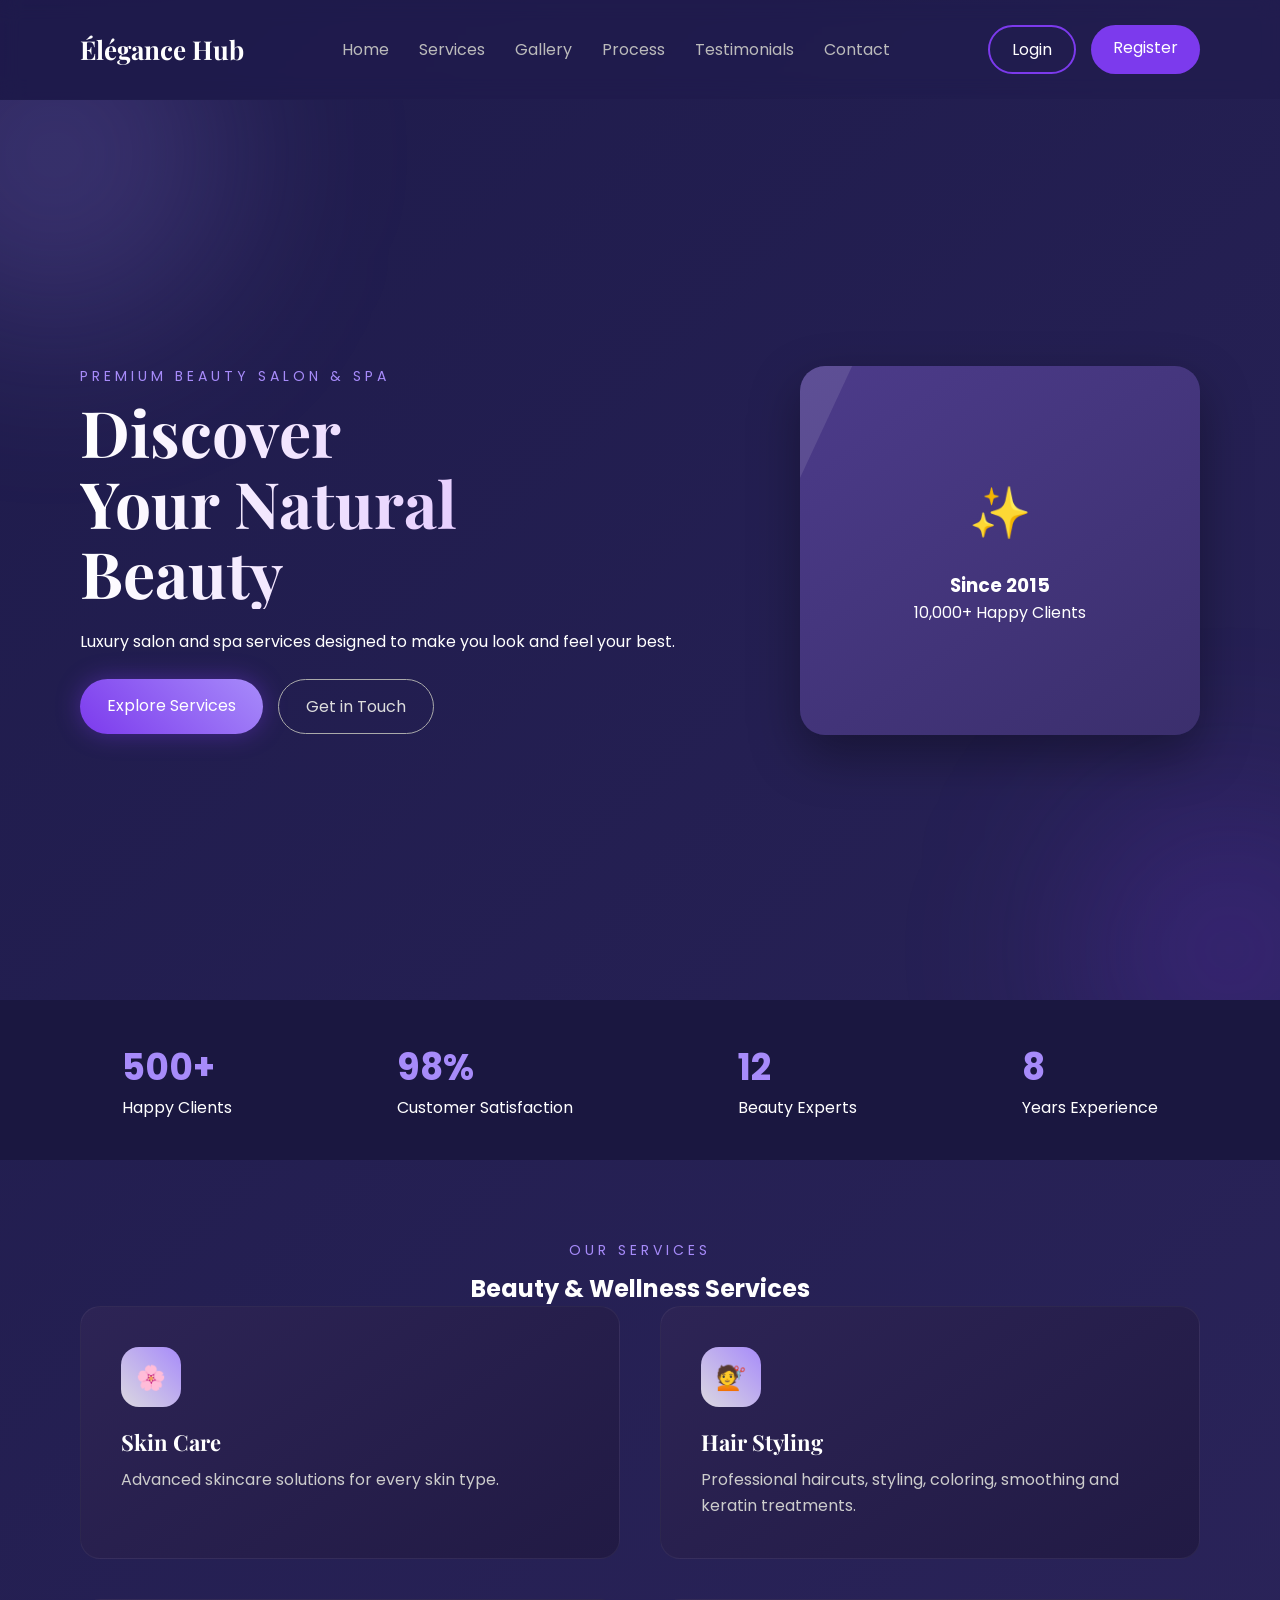
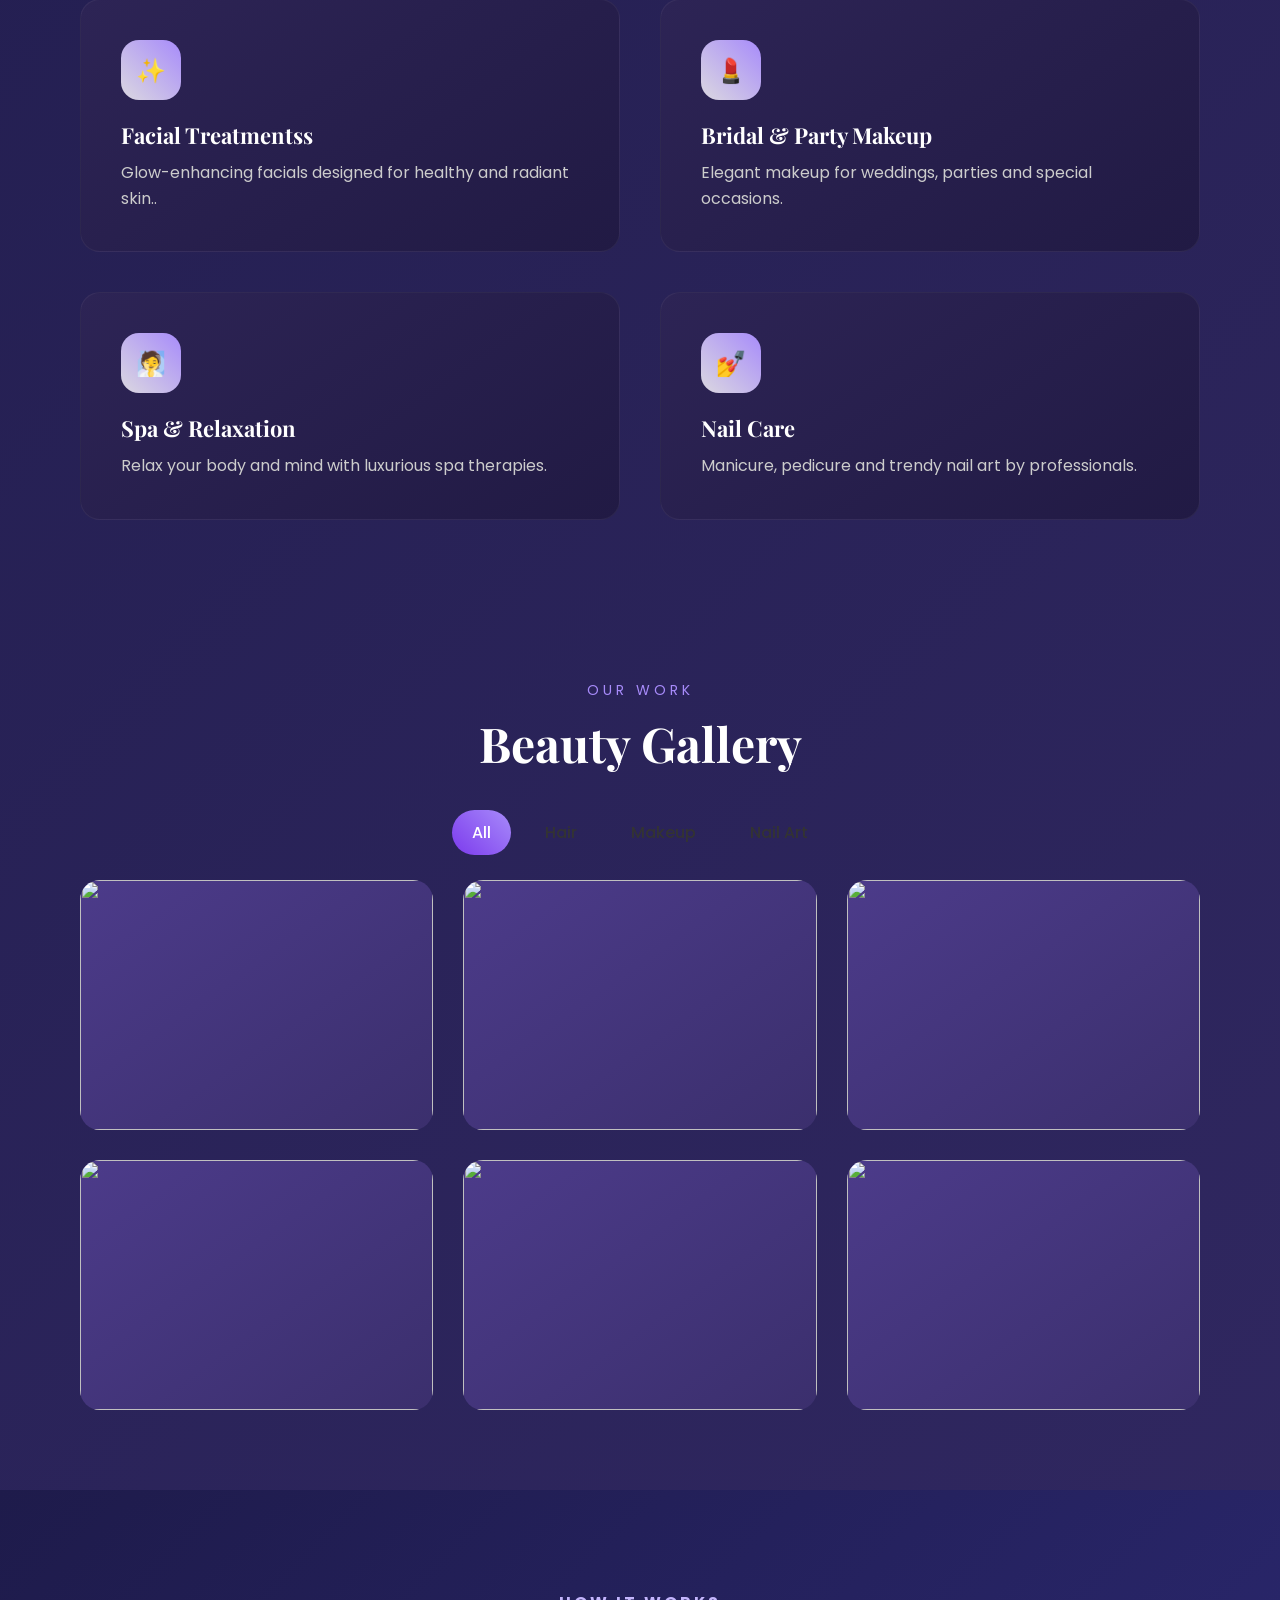
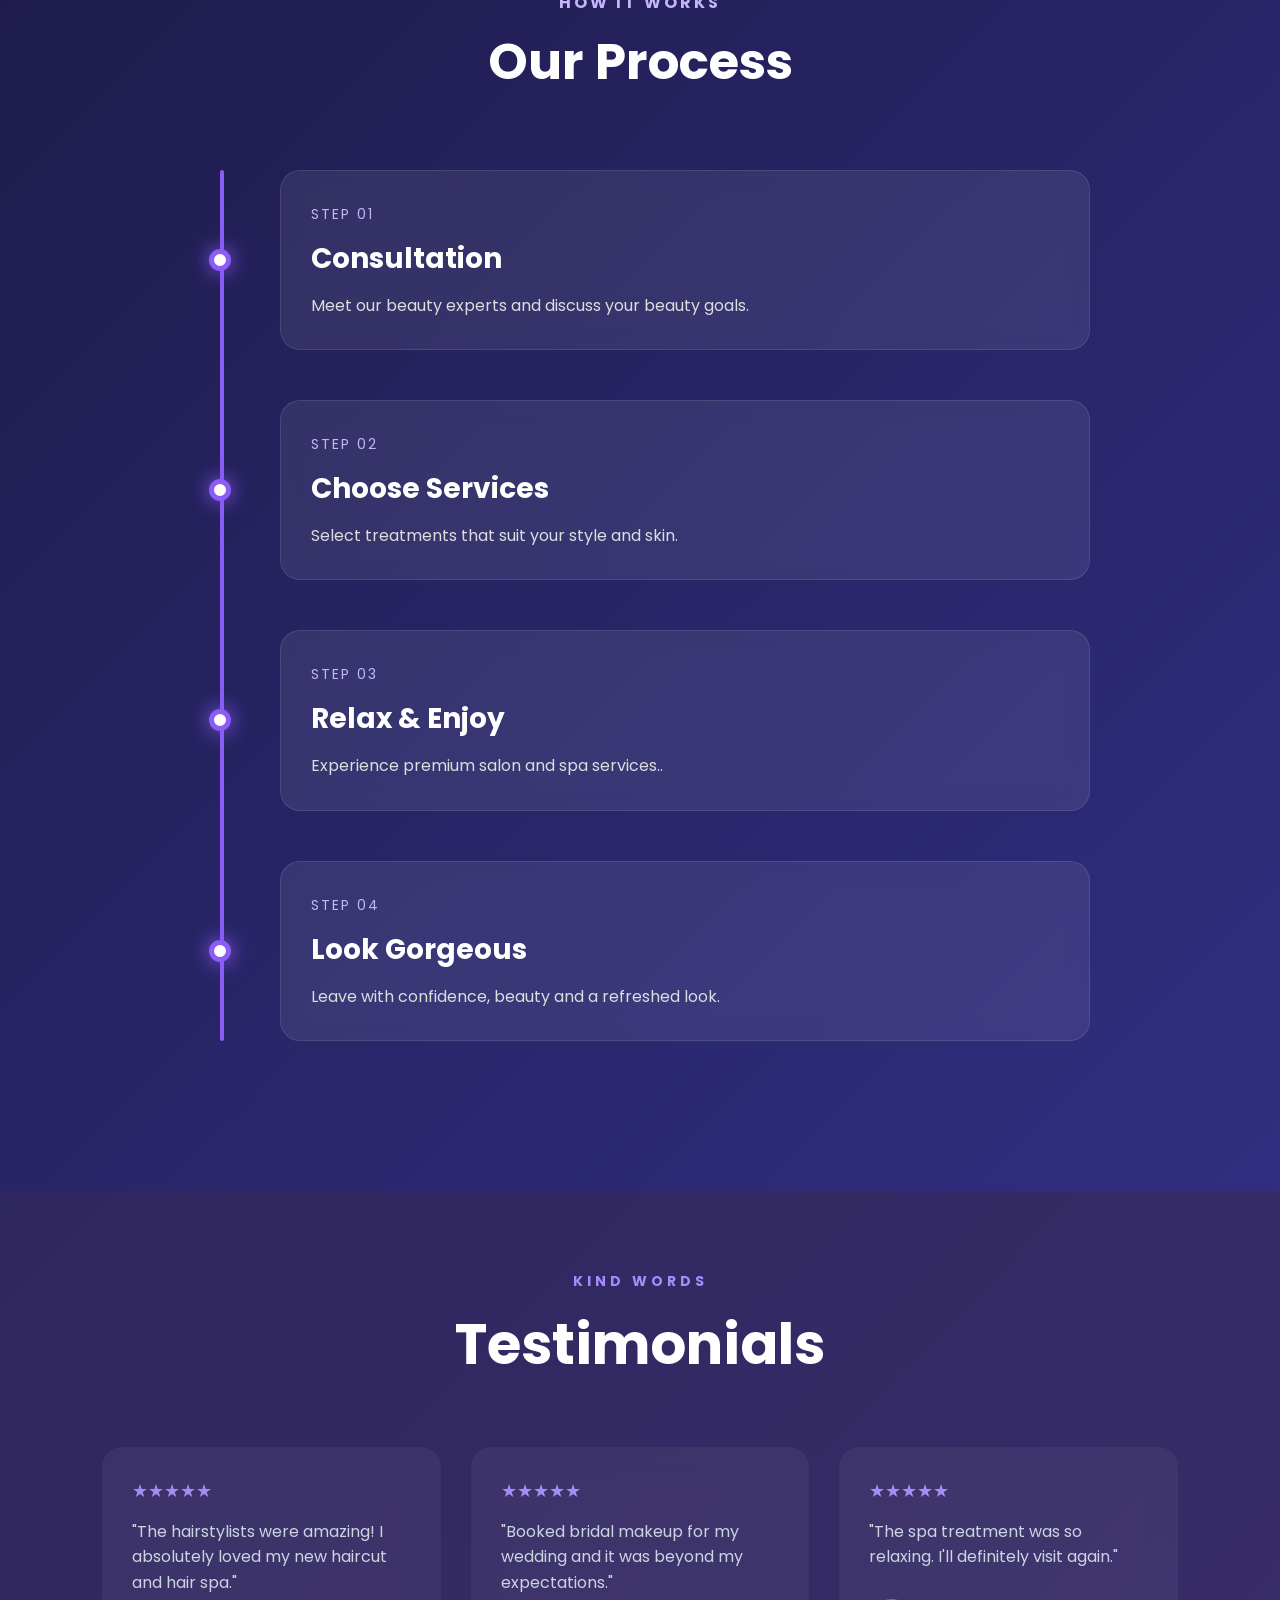
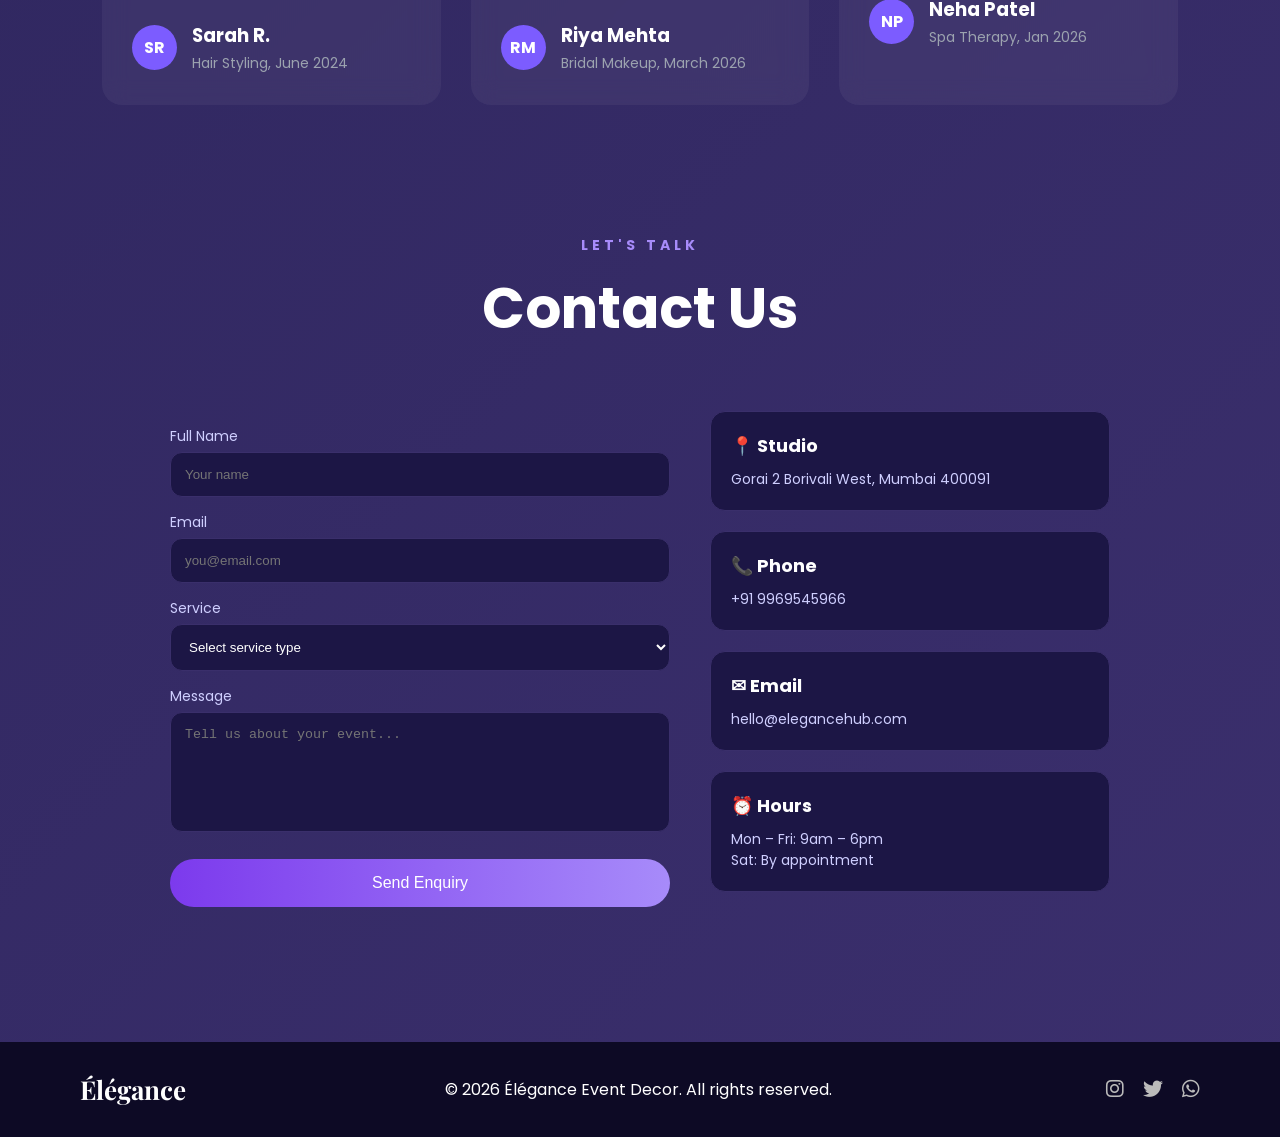
==== index.html @ ddeb302e "Add files via upload" ====
<!DOCTYPE html>
<html lang="en">
<head>
  <meta charset="UTF-8">
  <meta name="viewport" content="width=device-width, initial-scale=1.0">
  <title>Élégance</title>

  <!-- Fonts -->
  <link href="https://fonts.googleapis.com/css2?family=Playfair+Display:wght@500;700&family=Poppins:wght@300;400;500&display=swap" rel="stylesheet">
  <link rel="stylesheet" href="index.css">

  <!-- Icons -->
  <link rel="stylesheet" href="https://cdnjs.cloudflare.com/ajax/libs/font-awesome/6.5.0/css/all.min.css">
</head>

<body>


<!-- Navbar -->
<header>
  <nav class="navbar">
    <div class="logo">Élégance Hub</div>

    <ul class="nav-links">
      <li><a href="#home">Home</a></li>
      <li><a href="#services">Services</a></li>
      <li><a href="#gallery">Gallery</a></li>
      <li><a href="#process">Process</a></li>
      <li><a href="#testimonials">Testimonials</a></li>
      <li><a href="#contact">Contact</a></li>
    
    </ul>
     <div class="buttons">

      <a href="login.html" class="login-btn">Login</a>

      <a href="register.html" class="register-btn">Register</a>

    </div>
  </nav>
</header>

<!-- Hero -->
<section id="home" class="hero">
  <div class="hero-left">
    <p class="tag">PREMIUM BEAUTY SALON & SPA</p>

    <h1>
  Discover<br>
  Your Natural<br>
  Beauty
    </h1>

    <p class="desc">
     Luxury salon and spa services designed to make you look and feel your best.
    </p>
    <br>

    <div class="buttons">
      <a href="#services" class="btn primary">Explore Services</a>
      <a href="#contact" class="btn secondary">Get in Touch</a>
    </div>
  </div>

  <div class="hero-right">
    <div class="hero-card">
      <div class="hero-icon">✨</div>
      <h3>Since 2015</h3>
      <p>10,000+ Happy Clients</p>
    </div>
  </div>
</section>

<!-- Stats -->
<section class="stats">
  <div class="stat"><h2>500+</h2><p>Happy Clients</p></div>
  <div class="stat"><h2>98%</h2><p>Customer Satisfaction</p></div>
  <div class="stat"><h2>12</h2><p>Beauty Experts</p></div>
  <div class="stat"><h2>8</h2><p>Years Experience</p></div>
</section>

<!-- Services -->
<section id="services" class="services">
  <p class="tag">OUR SERVICES</p>
  <h1>Beauty & Wellness Services</h1>

  <div class="services-grid">
    <div class="service-card">
      <div class="icon">🌸</div>
      <h3>Skin Care</h3>
      <p>Advanced skincare solutions for every skin type.</p>

    </div>

    <div class="service-card">
      <div class="icon">💇</div>
      <h3>Hair Styling</h3>
      <p>Professional haircuts, styling, coloring, smoothing and keratin treatments.</p>
    </div>
    <div class="service-card">
      <div class="icon">✨</div>
      <h3>Facial Treatmentss</h3>
      <p>Glow-enhancing facials designed for healthy and radiant skin..</p>
    </div>
    <div class="service-card">
      <div class="icon">💄</div>
      <h3>Bridal & Party Makeup</h3>
      <p>Elegant makeup for weddings, parties and special occasions.</p>
    </div>
    <div class="service-card">
      <div class="icon">🧖</div>
      <h3>Spa & Relaxation</h3>
      <p>Relax your body and mind with luxurious spa therapies.</p>
    </div>
    <div class="service-card">
      <div class="icon">💅</div>
      <h3>Nail Care</h3>
      <p>Manicure, pedicure and trendy nail art by professionals.</p>
    </div>
  </div>
</section>

<!-- Gallery -->
<section id="gallery" class="gallery">
  <p class="tag">OUR WORK</p>
  <h1>Beauty Gallery</h1>

  <div class="filters">
    <a href="#" class="filter active">All</a>
    <a href="#" class="filter">Hair</a>
    <a href="#" class="filter">Makeup</a>
    <a href="#" class="filter">Nail Art</a>
  </div>

  <div class="gallery-grid">
    <div class="gallery-card"><img src="https://images.unsplash.com/photo-1562322140-8baeececf3df"></div>
    <div class="gallery-card"><img src="https://img.freepik.com/premium-photo/beauty-salon-scene-with-girl-sitting-hairdressers-chair-generative-ai_804788-181024.jpg?w=1380"></div>
    <div class="gallery-card"><img src="https://images.unsplash.com/photo-1515377905703-c4788e51af15?auto=format&fit=crop&w=600&h=600&q=80"></div>
    <div class="gallery-card"><img src="https://tse4.mm.bing.net/th/id/OIP.JOj7D_3aBjZlCSIc6PIMOgHaE8?r=0&pid=Api&P=0&h=180"></div>
    <div class="gallery-card"><img src="https://naildesigncode.com/wp-content/uploads/2018/03/Salon03.jpg"></div>
    <div class="gallery-card"><img src="https://images.unsplash.com/photo-1521590832167-7bcbfaa6381f?auto=format&fit=crop&w=600&h=600&q=80"></div>
  </div>
</section>

<!-- Process -->
<section id="process" class="process">
  <div class="container">
    <h4 class="subtitle">HOW IT WORKS</h4>
    <h1 class="title">Our Process</h1>

    <div class="timeline">

      <div class="process-step">
        <div class="left"><div class="circle"></div></div>
        <div class="process-card">
          <span>STEP 01</span>
          <h2>Consultation</h2>
          <p>Meet our beauty experts and discuss your beauty goals.</p>
        </div>
      </div>

      <div class="process-step">
        <div class="left"><div class="circle"></div></div>
        <div class="process-card">
          <span>STEP 02</span>
          <h2>Choose Services</h2>
          <p>Select treatments that suit your style and skin.</p>
        </div>
      </div>

      <div class="process-step">
        <div class="left"><div class="circle"></div></div>
        <div class="process-card">
          <span>STEP 03</span>
          <h2>Relax & Enjoy</h2>
          <p>Experience premium salon and spa services..</p>
        </div>
      </div>

      <div class="process-step">
        <div class="left"><div class="circle"></div></div>
        <div class="process-card">
          <span>STEP 04</span>
          <h2>Look Gorgeous</h2>
          <p>Leave with confidence, beauty and a refreshed look.</p>
        </div>
      </div>

    </div>
  </div>
</section>

<!-- Testimonials -->
<section id="testimonials"class="testimonials">
  <h4>KIND WORDS</h4>
  <h1>Testimonials</h1>

  <div class="testimonial-cards">

    <!-- Card 1 -->
    <div class="testimonial-card">
      <div class="stars purple">★★★★★</div>
      <p>"The hairstylists were amazing! I absolutely loved my new haircut and hair spa."</p>

      <div class="user">
        <div class="avatar">SR</div>
        <div>
          <h3>Sarah R.</h3>
          <span>Hair Styling, June 2024</span>
        </div>
      </div>
    </div>

    <!-- Card 2 -->
    <div class="testimonial-card">
      <div class="stars purple">★★★★★</div>
      <p>"Booked bridal makeup for my wedding and it was beyond my expectations."</p>

      <div class="user">
        <div class="avatar">RM</div>
        <div>
          <h3>Riya Mehta</h3>
          <span>Bridal Makeup, March 2026</span>
        </div>
      </div>
    </div>

    <!-- Card 3 -->
    <div class="testimonial-card">
      <div class="stars purple">★★★★★</div>
      <p>"The spa treatment was so relaxing. I'll definitely visit again."</p>

      <div class="user">
        <div class="avatar">NP</div>
        <div>
          <h3>Neha Patel</h3>
          <span>Spa Therapy, Jan 2026</span>
        </div>
      </div>
    </div>

  </div>
</section>

<!-- Contact -->
<section id="contact"class="contact">
   <h4>LET'S TALK</h4>
  <h1>Contact Us</h1>
  <div class="contact-container">

    <!-- LEFT FORM -->
    <div class="form-box">
      <label>Full Name</label>
      <input type="text" placeholder="Your name">

      <label>Email</label>
      <input type="email" placeholder="you@email.com">

      <label>Service</label>
      <select>
        <option>Select service type</option>
        <option>Hair styling</option>
        <option>Facial</option>
        <option>Makeup</option>
        <option>Spa</option>
        <option>Nail care</option>

      </select>

      <label>Message</label>
      <textarea placeholder="Tell us about your event..."></textarea>

      <button>Send Enquiry</button>
    </div>

    <!-- RIGHT INFO -->
    <div class="info-box">

      <div class="card">
        <h3>📍 Studio</h3>
        <p>Gorai 2 Borivali West, Mumbai 400091</p>
      </div>

      <div class="card">
        <h3>📞 Phone</h3>
        <p>+91 9969545966</p>
      </div>

      <div class="card">
        <h3>✉ Email</h3>
        <p>hello@elegancehub.com</p>
      </div>

      <div class="card">
        <h3>⏰ Hours</h3>
        <p>Mon – Fri: 9am – 6pm<br>Sat: By appointment</p>
      </div>

    </div>

  </div>

</section>

<!-- Footer -->
<footer>
    <div class="footer-content">
      <div class="logo">Élégance</div>

      <p>© 2026 Élégance Event Decor. All rights reserved.</p>

      <div class="socials">
      <a href="https://instagram.com"><i class="fab fa-instagram"></i></a>
      <a href="https://twitter.com"><i class="fab fa-twitter"></i></a>
      <a href="https://wa.me/919969545966"><i class="fab fa-whatsapp"></i></a>
      </div>
    </div>
  </footer>


</body>
</html>
---- index.css ----
* {
  margin: 0;
  padding: 0;
  box-sizing: border-box;
  transition: all 0.25s ease-in-out;
}

body {
  font-family: 'Poppins', sans-serif;
  background: linear-gradient(135deg, #1e1b4b, #3b2f6d);
  color: #fff;
  padding-top: 100px;
}

.navbar {
  position: fixed;
  top: 0;
  width: 100%;
  z-index: 1000;

  display: flex;
  justify-content: space-between;
  align-items: center;
  padding: 25px 80px;

  background: rgba(30, 27, 75, 0.4);
  backdrop-filter: blur(10px);
}

.logo {
  font-size: 26px;
  font-family: 'Playfair Display', serif;
  font-weight: bold;
}

.nav-links {
  display: flex;
  list-style: none;
  gap: 30px;
}

.nav-links a {
  text-decoration: none;
  color: #bbb;
  position: relative;
}

.nav-links a:hover,
.nav-links a.active {
  color: #fff;
}

.nav-links a::after {
  content: "";
  position: absolute;
  width: 0%;
  height: 2px;
  background: #a78bfa;
  left: 0;
  bottom: -5px;
  transition: 0.3s;
}

.nav-links a:hover::after,
.nav-links a.active::after {
  width: 100%;
}

.buttons{

    display:flex;
    gap:15px;

}

.login-btn{

    text-decoration:none;
    color:white;
    border:2px solid #7c3aed;
    padding:10px 22px;
    border-radius:25px;
    transition:.3s;

}

.login-btn:hover{

    background:#7c3aed;
    color:white;

}

.register-btn{
    text-decoration:none;
    background:#7c3aed;
    color:white;
    padding:10px 22px;
    border-radius:25px;
    transition:.3s;

}

.register-btn:hover{
    background:rgba(30, 27, 75, 0.4);
    border:2px solid #7c3aed;

}

/* ================= HERO ================= */
/* HERO SECTION */
.hero {
  display: flex;
  justify-content: space-between;
  align-items: center;
  padding: 80px;
  min-height: 100vh;
  position: relative;
  overflow: hidden;
}


/* Animated background glow */
.hero::before,
.hero::after {
  content: "";
  position: absolute;
  border-radius: 50%;
  filter: blur(90px);
  z-index: -1;
}

.hero::before {
  width: 350px;
  height: 350px;
  background: rgba(167, 139, 250, 0.2);
  top: -120px;
  left: -120px;
  animation: blobMove 10s ease-in-out infinite;
}

.hero::after {
  width: 300px;
  height: 300px;
  background: rgba(124, 58, 237, 0.2);
  bottom: -100px;
  right: -100px;
  animation: blobMove 12s ease-in-out infinite reverse;
}

/* Left content animation */
.hero-left > * {
  opacity: 0;
  animation: fadeUp 1s ease forwards;
}

.tag {
  animation-delay: 0.2s;
}

.hero h1 {
  font-size: 64px;
  font-family: 'Playfair Display', serif;
  margin-bottom: 20px;
  line-height: 1.1;
  animation-delay: 0.4s;

  /* Animated gradient text */
  background: linear-gradient(
    90deg,
    #ffffff,
    #d8b4fe,
    #a78bfa,
    #ffffff
  );
  background-size: 300% auto;
  background-clip: text;
  -webkit-text-fill-color: transparent;
  animation:
    fadeUp 1s ease forwards,
    shine 5s linear infinite;
}

.desc {
  animation-delay: 0.6s;
}

.buttons {
  animation-delay: 0.8s;
}

/* Hero card */
.hero-right {
  opacity: 0;
  animation: slideIn 1.2s ease forwards;
  animation-delay: 0.5s;
}

.hero-card {
  background: linear-gradient(145deg, #4c3b8a, #3b2f6d);
  padding: 110px;
  border-radius: 25px;
  text-align: center;
  width: 400px;
  position: relative;
  overflow: hidden;
  animation: floatCard 4s ease-in-out infinite;
  box-shadow: 0 20px 50px rgba(0, 0, 0, 0.35);
  transition: all 0.4s ease;
}

.hero-card:hover {
  transform: translateY(-15px) scale(1.03);
  box-shadow: 0 30px 60px rgba(124, 58, 237, 0.4);
}

/* Shiny card effect */
.hero-card::before {
  content: "";
  position: absolute;
  top: -150%;
  left: -50%;
  width: 60%;
  height: 300%;
  background: rgba(255, 255, 255, 0.1);
  transform: rotate(25deg);
  animation: shineCard 5s linear infinite;
}

/* Icon animation */
.hero-icon {
  font-size: 50px;
  margin-bottom: 20px;
  animation: pulse 2s ease-in-out infinite;
}

/* Buttons */
.btn {
  
  padding: 14px 27px;
  border-radius: 30px;
  text-decoration: none;
  transition: all 0.4s ease;
}

.primary {
  background: linear-gradient(45deg, #7c3aed, #a78bfa);
  color: white;
  box-shadow: 0 0 25px rgba(124, 58, 237, 0.4);
}

.primary:hover {
  transform: translateY(-5px);
  box-shadow: 0 0 40px rgba(167, 139, 250, 0.8);
}

.secondary {
  border: 1px solid #aaa;
  color: #ddd;
}

.secondary:hover {
  background: rgba(255, 255, 255, 0.08);
  transform: translateY(-5px);
}

/* Stats section */
.stats {
  display: flex;
  justify-content: space-around;
  padding: 40px;
  background: #1a1740;
}

.stat {
  transition: transform 0.4s ease;
}

.stat:hover {
  transform: translateY(-10px);
}

.stat h2 {
  color: #a78bfa;
  font-size: 36px;
  animation: pulseText 3s infinite;
}

/* KEYFRAMES */

@keyframes fadeUp {
  from {
    opacity: 0;
    transform: translateY(40px);
  }

  to {
    opacity: 1;
    transform: translateY(0);
  }
}

@keyframes slideIn {
  from {
    opacity: 0;
    transform: translateX(80px);
  }

  to {
    opacity: 1;
    transform: translateX(0);
  }
}

@keyframes floatCard {
  0%, 100% {
    transform: translateY(0);
  }

  50% {
    transform: translateY(-15px);
  }
}

@keyframes pulse {
  0%, 100% {
    transform: scale(1);
  }

  50% {
    transform: scale(1.15);
  }
}

@keyframes blobMove {
  0%, 100% {
    transform: translate(0, 0);
  }

  50% {
    transform: translate(40px, 30px);
  }
}

@keyframes shine {
  to {
    background-position: 300% center;
  }
}

@keyframes shineCard {
  from {
    left: -80%;
  }

  to {
    left: 150%;
  }
}

@keyframes pulseText {
  0%, 100% {
    text-shadow: 0 0 0 rgba(167, 139, 250, 0);
  }

  50% {
    text-shadow: 0 0 20px rgba(167, 139, 250, 0.8);
  }
}
@media (max-width: 768px) {
  .hero {
    flex-direction: column;
    text-align: center;
    padding: 40px 20px;
    gap: 40px;
  }

  .hero h1 {
    font-size: 42px;
  }

  .buttons {
    justify-content: center;
    flex-wrap: wrap;
  }

  .hero-card {
    width: 100%;
    max-width: 320px;
    padding: 60px 40px;
  }

  .stats {
    flex-wrap: wrap;
    gap: 30px;
  }
}

/* ================= SERVICES ================= */
.services {
  padding: 80px;
  text-align: center;
}

.tag {
  letter-spacing: 4px;
  color: #a78bfa;
  font-size: 14px;
  margin-bottom: 10px;
}

.service h1 {
  font-size: 48px;
  font-family: 'Playfair Display', serif;
  margin-bottom: 60px;
}

/* Grid */
.services-grid {
  display: grid;
  grid-template-columns: repeat(2, 1fr);
  gap: 40px;
}

/* Cards */
.service-card {
  background: linear-gradient(145deg, #2d2455, #211a44);
  padding: 40px;
  border-radius: 20px;
  text-align: left;
  transition: 0.4s;
  border: 1px solid rgba(255,255,255,0.05);
}

.service-card:hover {
  transform: translateY(-10px);
  box-shadow: 0 15px 30px rgba(0,0,0,0.4);
}

/* Icon */
.icon {
  background: linear-gradient(45deg, #dbd8e0, #a78bfa);
  width: 60px;
  height: 60px;
  display: flex;
  align-items: center;
  justify-content: center;
  border-radius: 18px;
  font-size: 24px;
  margin-bottom: 20px;
}

/* Text */
.service-card h3 {
  font-size: 22px;
  margin-bottom: 10px;
  font-family: 'Playfair Display', serif;
}

.service-card p {
  color: #ccc;
  line-height: 1.6;
}


/* ================= GALLERY ================= */
.gallery {
  padding: 80px;
  text-align: center;
}

.gallery h1 {
  font-size: 48px;
  font-family: 'Playfair Display', serif;
  margin-bottom: 30px;
}

/* Filters */
.filters {
  text-align: center;
  margin: 20px 0;
}

.filter {
  display: inline-block;
  padding: 10px 20px;
  margin: 5px;
  border-radius: 25px;
  background: transparent;
  text-decoration: none;
  color: #333;
  font-weight: 500;
  transition: 0.3s;
}

.filter:hover,
.filter.active {
   background: linear-gradient(45deg, #7c3aed, #a78bfa);
  color: #fff;
}

/* Grid */
.gallery-grid {
  display: grid;
  grid-template-columns: repeat(3, 1fr);
  gap: 30px;
}

/* Cards */
.gallery-card {
  height: 250px;
  border-radius: 20px;
  background: linear-gradient(145deg, #4c3b8a, #3b2f6d);
  display: flex;
  flex-direction: column;
  align-items: center;
  justify-content: center;
  transition: 0.4s;
  position: relative;
  overflow: hidden;
}
.gallery-card img {
  width: 100%;
  height: 100%;
  object-fit: cover; /* IMPORTANT: keeps image perfect */
  display: block;
  transition: 0.4s;
}

/* Hover zoom effect */
.gallery-card:hover img {
  transform: scale(1.1);
}
/* Hover effect */
.gallery-card:hover {
  transform: scale(1.05);
  box-shadow: 0 15px 40px rgba(0,0,0,0.4);
}

/* Emoji */
.emoji {
  font-size: 40px;
  margin-bottom: 10px;
}

/* Text */
.gallery-card p {
  font-size: 16px;
  opacity: 0;
  transition: 0.3s;
}

/* Show text on hover */
.gallery-card:hover p {
  opacity: 1;
}

/* Overlay glow effect */
.gallery-card::before {
  content: "";
  position: absolute;
  width: 200%;
  height: 200%;
  background: radial-gradient(circle, rgba(255,255,255,0.1), transparent);
  top: -50%;
  left: -50%;
  opacity: 0;
  transition: 0.5s;
}

.gallery-card:hover::before {
  opacity: 1;
}



/* ================= PROCESS ================= */
/* PROCESS SECTION */
.process {
  width: 100%;
  padding: 100px 20px;
  background: linear-gradient(135deg, #1e1b4b, #312e81);
  color: #fff;
  font-family: 'Poppins', sans-serif;
}

.container {
  max-width: 1200px;
  margin: auto;
}

.subtitle {
  text-align: center;
  color: #c4b5fd;
  letter-spacing: 3px;
  margin-bottom: 10px;
}

.title {
  text-align: center;
  font-size: 50px;
  margin-bottom: 70px;
}

/* TIMELINE */
.timeline {
  position: relative;
  max-width: 900px;
  margin: auto;
}

/* Vertical Line */
.timeline::before {
  content: "";
  position: absolute;
  left: 30px;
  top: 0;
  width: 4px;
  height: 100%;
  background: #8b5cf6;
  border-radius: 10px;
}

/* STEP */
.process-step {
  display: flex;
  align-items: center;
  margin-bottom: 50px;
  position: relative;
}

/* LEFT SIDE */
.left {
  width: 60px;
  display: flex;
  justify-content: center;
  position: relative;
  z-index: 2;
}

/* CIRCLE */
.circle {
  width: 22px;
  height: 22px;
  background: #fff;
  border: 5px solid #8b5cf6;
  border-radius: 50%;
  box-shadow: 0 0 20px #8b5cf6;
}

/* CARD */
.process-card {
  flex: 1;
  background: rgba(255,255,255,0.08);
  padding: 30px;
  border-radius: 20px;
  backdrop-filter: blur(10px);
  margin-left: 30px;
  border: 1px solid rgba(255,255,255,0.1);
  transition: 0.4s ease;
}

/* HOVER EFFECT */
.process-card:hover {
  transform: translateY(-10px);
  background: rgba(139, 92, 246, 0.25);
  box-shadow: 0 15px 30px rgba(0,0,0,0.4);
}

.process-card span {
  color: #c4b5fd;
  font-size: 14px;
  letter-spacing: 2px;
}

.process-card h2 {
  font-size: 28px;
  margin: 12px 0;
}

.process-card p {
  color: #ddd;
  line-height: 1.7;
}
/* PROCESS STEP ANIMATION */
/* PROCESS STEP */
.process-step {
  display: flex;
  align-items: center;
  margin-bottom: 50px;
  position: relative;

  opacity: 0;
  transform: translateY(60px);

  animation: fadeUp linear forwards;

  /* SCROLL TRIGGER */
  animation-timeline: view();
  animation-range: entry 20% cover 30%;
}

/* DIFFERENT DELAYS */
.process-step:nth-child(1) {
  animation-range: entry 10% cover 30%;
}

.process-step:nth-child(2) {
  animation-range: entry 20% cover 35%;
}

.process-step:nth-child(3) {
  animation-range: entry 30% cover 40%;
}

.process-step:nth-child(4) {
  animation-range: entry 40% cover 45%;
}

/* ANIMATION */
@keyframes fadeUp {
  to {
    opacity: 1;
    transform: translateY(0);
  }
}
/* RESPONSIVE */
@media (max-width: 768px) {

  .title {
    font-size: 36px;
  }

  .timeline::before {
    left: 20px;
  }

  .left {
    width: 40px;
  }

  .process-card {
    margin-left: 20px;
    padding: 22px;
  }

  .process-card h2 {
    font-size: 22px;
  }
}

/* ================= TESTIMONIALS ================= */
.testimonials {
  padding: 80px 8%;
  text-align: center;
}

/* HEADINGS */
.testimonials h4 {
  color: #a78bfa;
  letter-spacing: 4px;
  font-size: 14px;
}

.testimonials h1 {
  font-size: 56px;
  margin: 10px 0 60px;
}

/* CARDS GRID */
.testimonial-cards {
  display: grid;
  grid-template-columns: repeat(3, 1fr);
  gap: 30px;
}

/* CARD */
.testimonial-card {
  background: rgba(255, 255, 255, 0.05);
  padding: 30px;
  border-radius: 20px;
  text-align: left;
  backdrop-filter: blur(12px);
  transition: 0.3s;
}

/* HOVER EFFECT */
.testimonial-card:hover {
  transform: translateY(-8px);
}

/* STARS */
.stars {
  font-size: 18px;
  margin-bottom: 15px;
}

.stars.purple {
  color: #a78bfa;
}

/* TEXT */
.testimonial-card p {
  color: #cbd5e1;
  line-height: 1.6;
  margin-bottom: 25px;
}

/* USER */
.user {
  display: flex;
  align-items: center;
  gap: 15px;
}

.avatar {
  width: 45px;
  height: 45px;
  border-radius: 50%;
  background: #7c5cff;
  display: flex;
  align-items: center;
  justify-content: center;
  font-weight: bold;
}

.user h3 {
  margin: 0;
}

.user span {
  font-size: 14px;
  color: #9ca3af;
}

/* ================= CONTACT ================= */
.contact {
  padding: 50px 80px;
}


/* HEADINGS */
.contact h4 {
  color: #a78bfa;
  letter-spacing: 4px;
  font-size: 14px;
  text-align: center;
}

.contact h1 {
  font-size: 56px;
  margin: 10px 0 60px;
  text-align: center;
}
.contact-container {
  display: flex;
  gap: 40px;
  justify-content: center;
  align-items: flex-start;
}

/* LEFT FORM */
.form-box {
  flex: 1;
  max-width: 500px;
}

.form-box label {
  display: block;
  margin: 15px 0 5px;
  font-size: 14px;
  color: #cfcfff;
}

.form-box input,
.form-box select,
.form-box textarea {
  width: 100%;
  padding: 14px;
  border-radius: 12px;
  border: 1px solid #3a2f6b;
  background: #1c1645;
  color: #fff;
  outline: none;
}

.form-box textarea {
  height: 120px;
  resize: none;
}

.form-box button {
  margin-top: 20px;
  width: 100%;
  padding: 15px;
  border: none;
  border-radius: 30px;
  background: linear-gradient(to right, #7c3aed, #a78bfa);
  color: white;
  font-size: 16px;
  cursor: pointer;
  transition: 0.3s;
}

.form-box button:hover {
  opacity: 0.6;
  transform: translateY(-3px);
  box-shadow: 0 10px 20px rgba(124, 58, 237, 0.4);
}

/* RIGHT INFO */
.info-box {
  flex: 1;
  max-width: 400px;
}

.card {
  background: #1c1645;
  border: 1px solid #3a2f6b;
  padding: 20px;
  border-radius: 15px;
  margin-bottom: 20px;
}

.card h3 {
  margin-bottom: 10px;
  font-size: 18px;
}

.card p {
  color: #cfcfff;
  font-size: 14px;
  line-height: 1.5;
}

/* ================= FOOTER ================= */
footer {
  background: #0d0a25;
  padding: 30px 80px;
  margin-top: 80px;
}

.footer-content {
  display: flex;
  justify-content: space-between;
  align-items: center;
}

.socials a {
  color: #bbb;
  font-size: 20px;
  margin-left: 15px;
  transition: 0.3s;
}

.socials a:hover {
  color: #a78bfa;
  transform: translateY(-3px);
}

/* ================= RESPONSIVE ================= */
@media(max-width: 900px) {

  .hero {
    flex-direction: column;
    text-align: center;
  }

  .services-grid,
  .gallery-grid,
  .cards {
    grid-template-columns: 1fr;
  }

    .contact-container {
    flex-direction: column;
    align-items: center;
  }

  .form-box, .info-box {
    width: 100%;
  }

  .navbar {
    flex-direction: column;
    gap: 10px;
  }
}
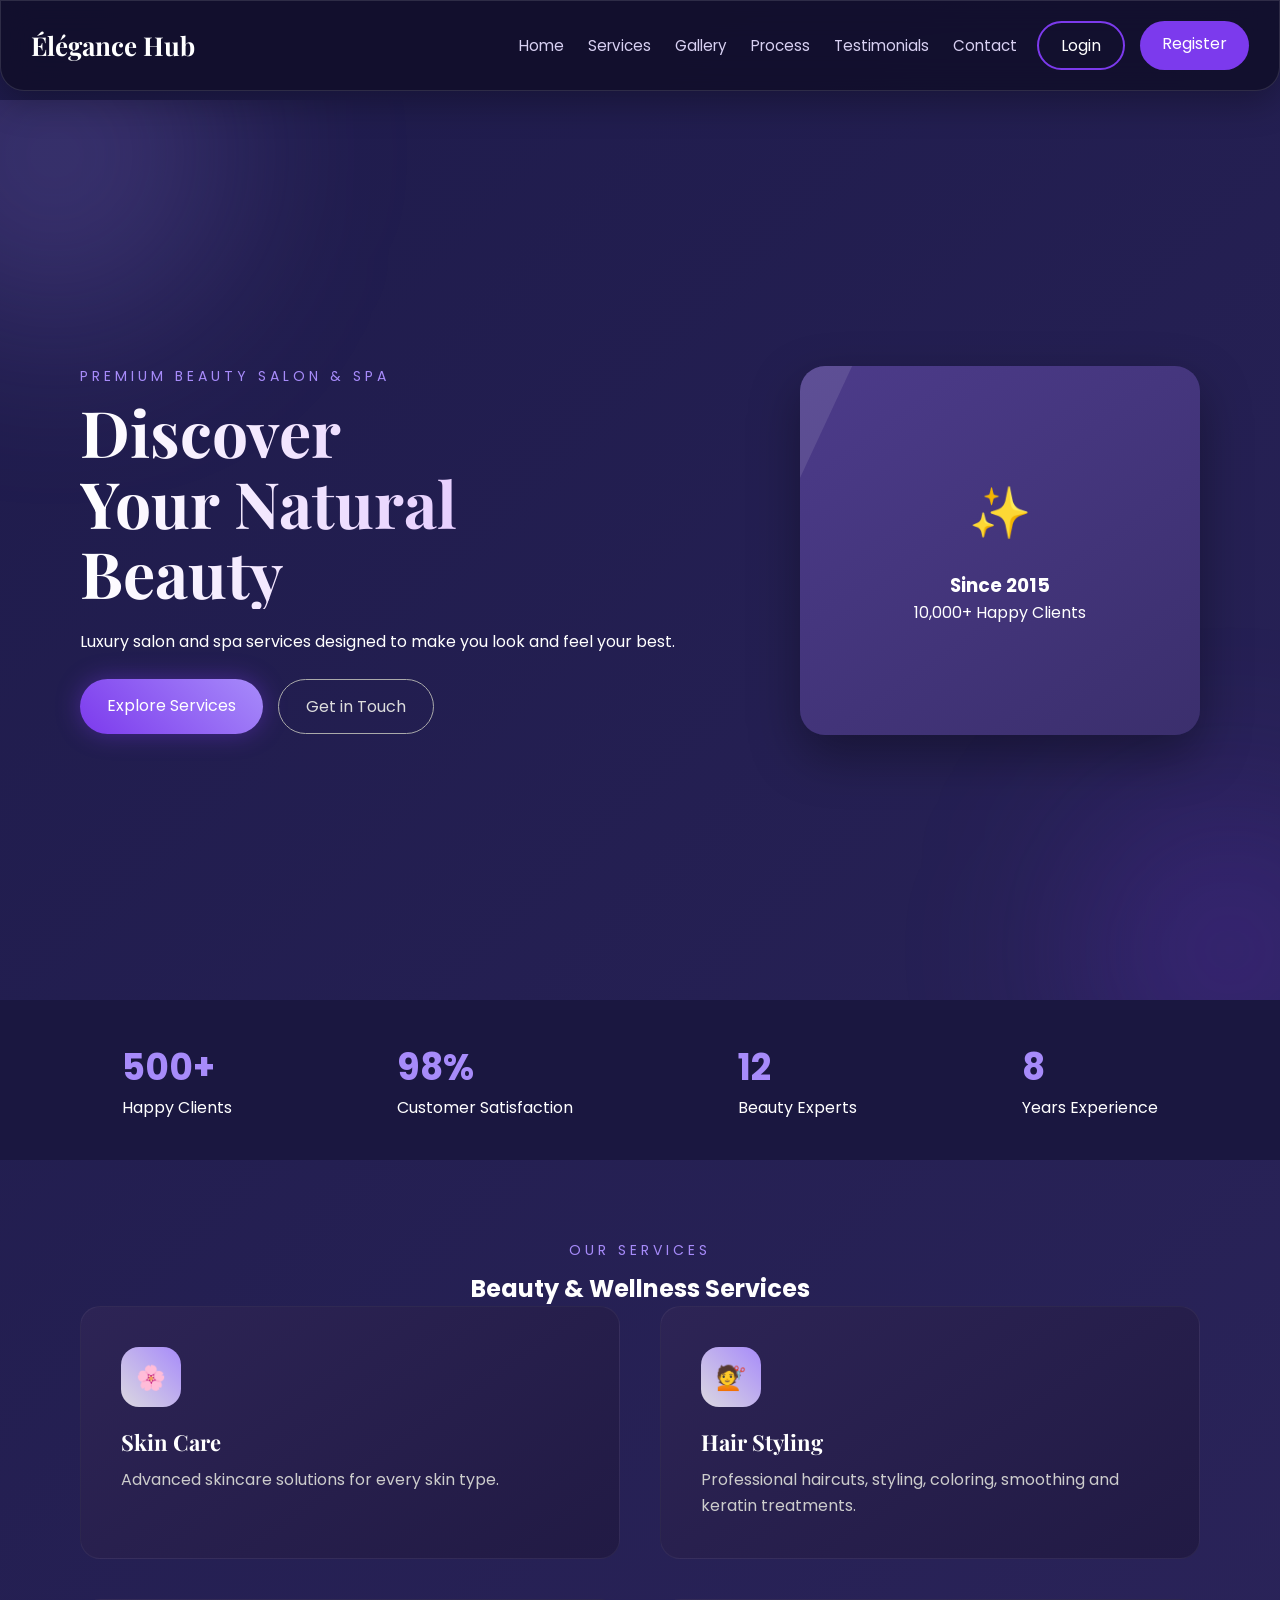
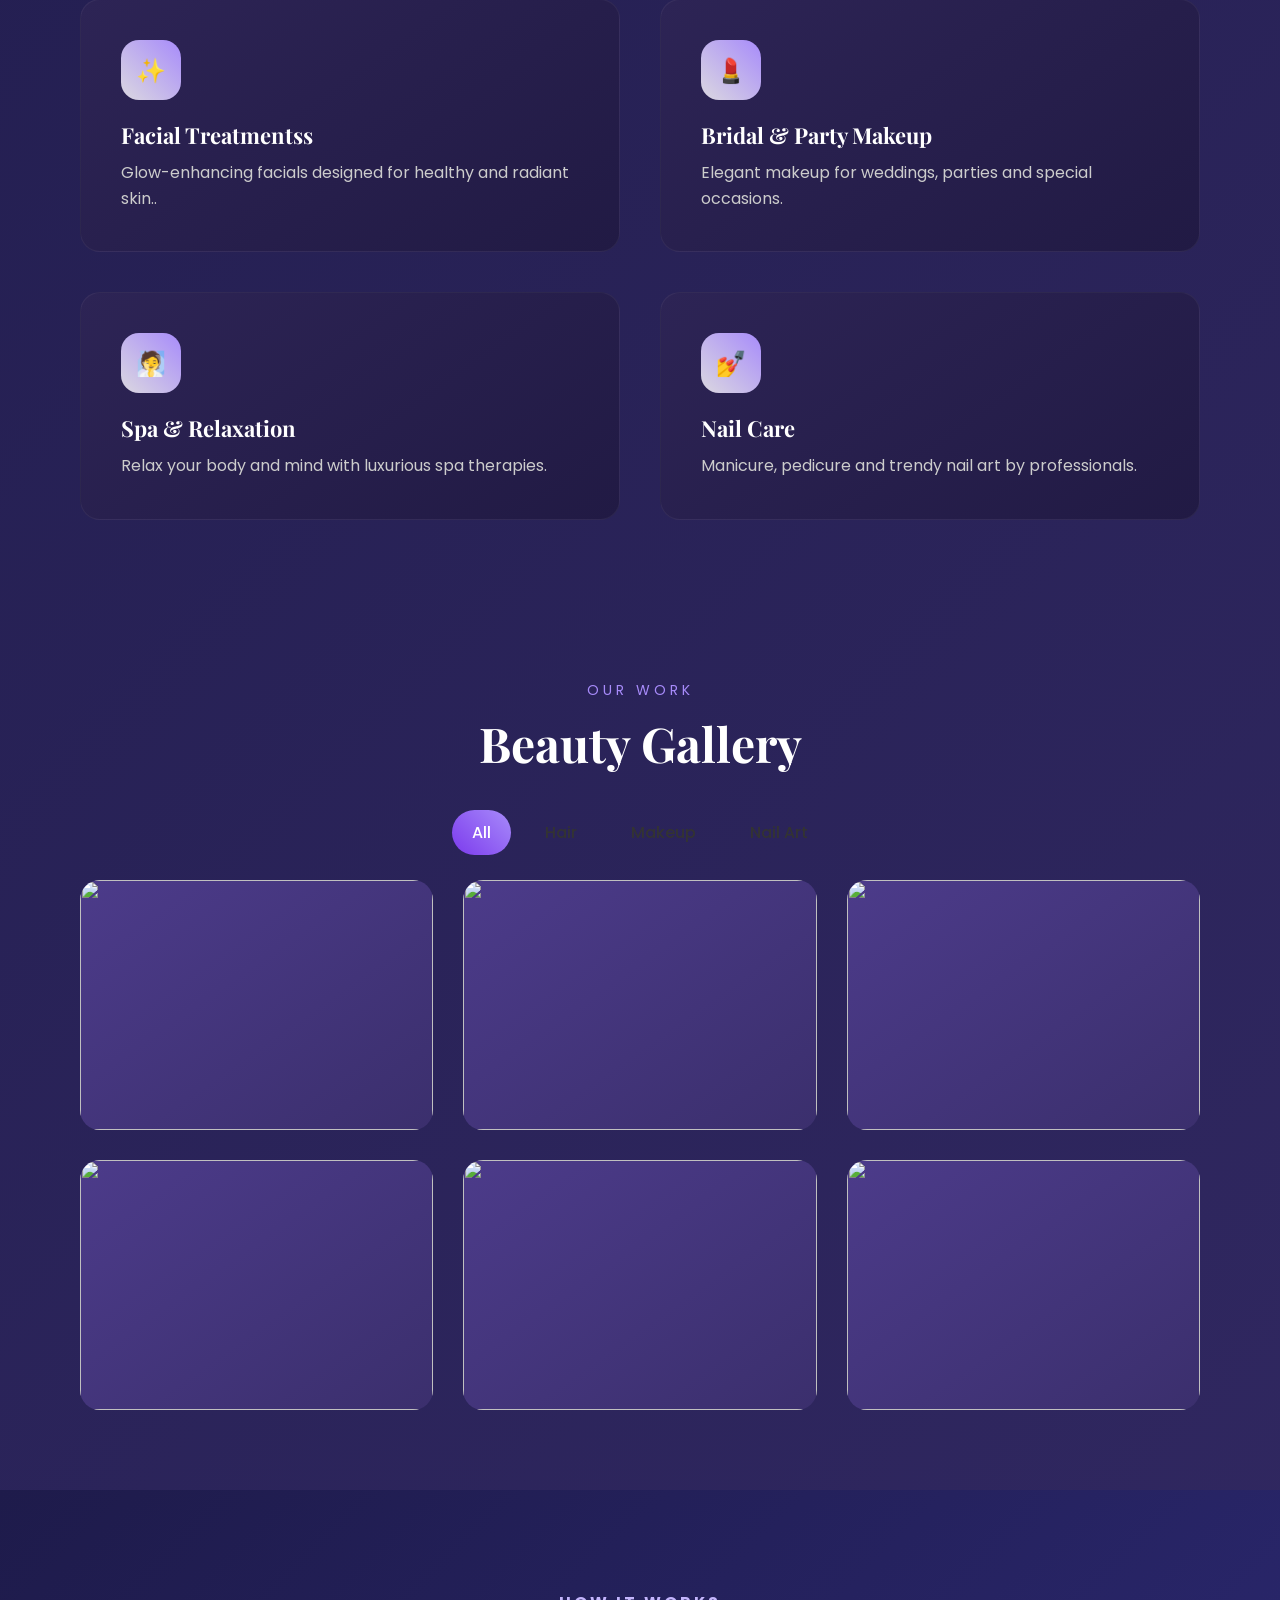
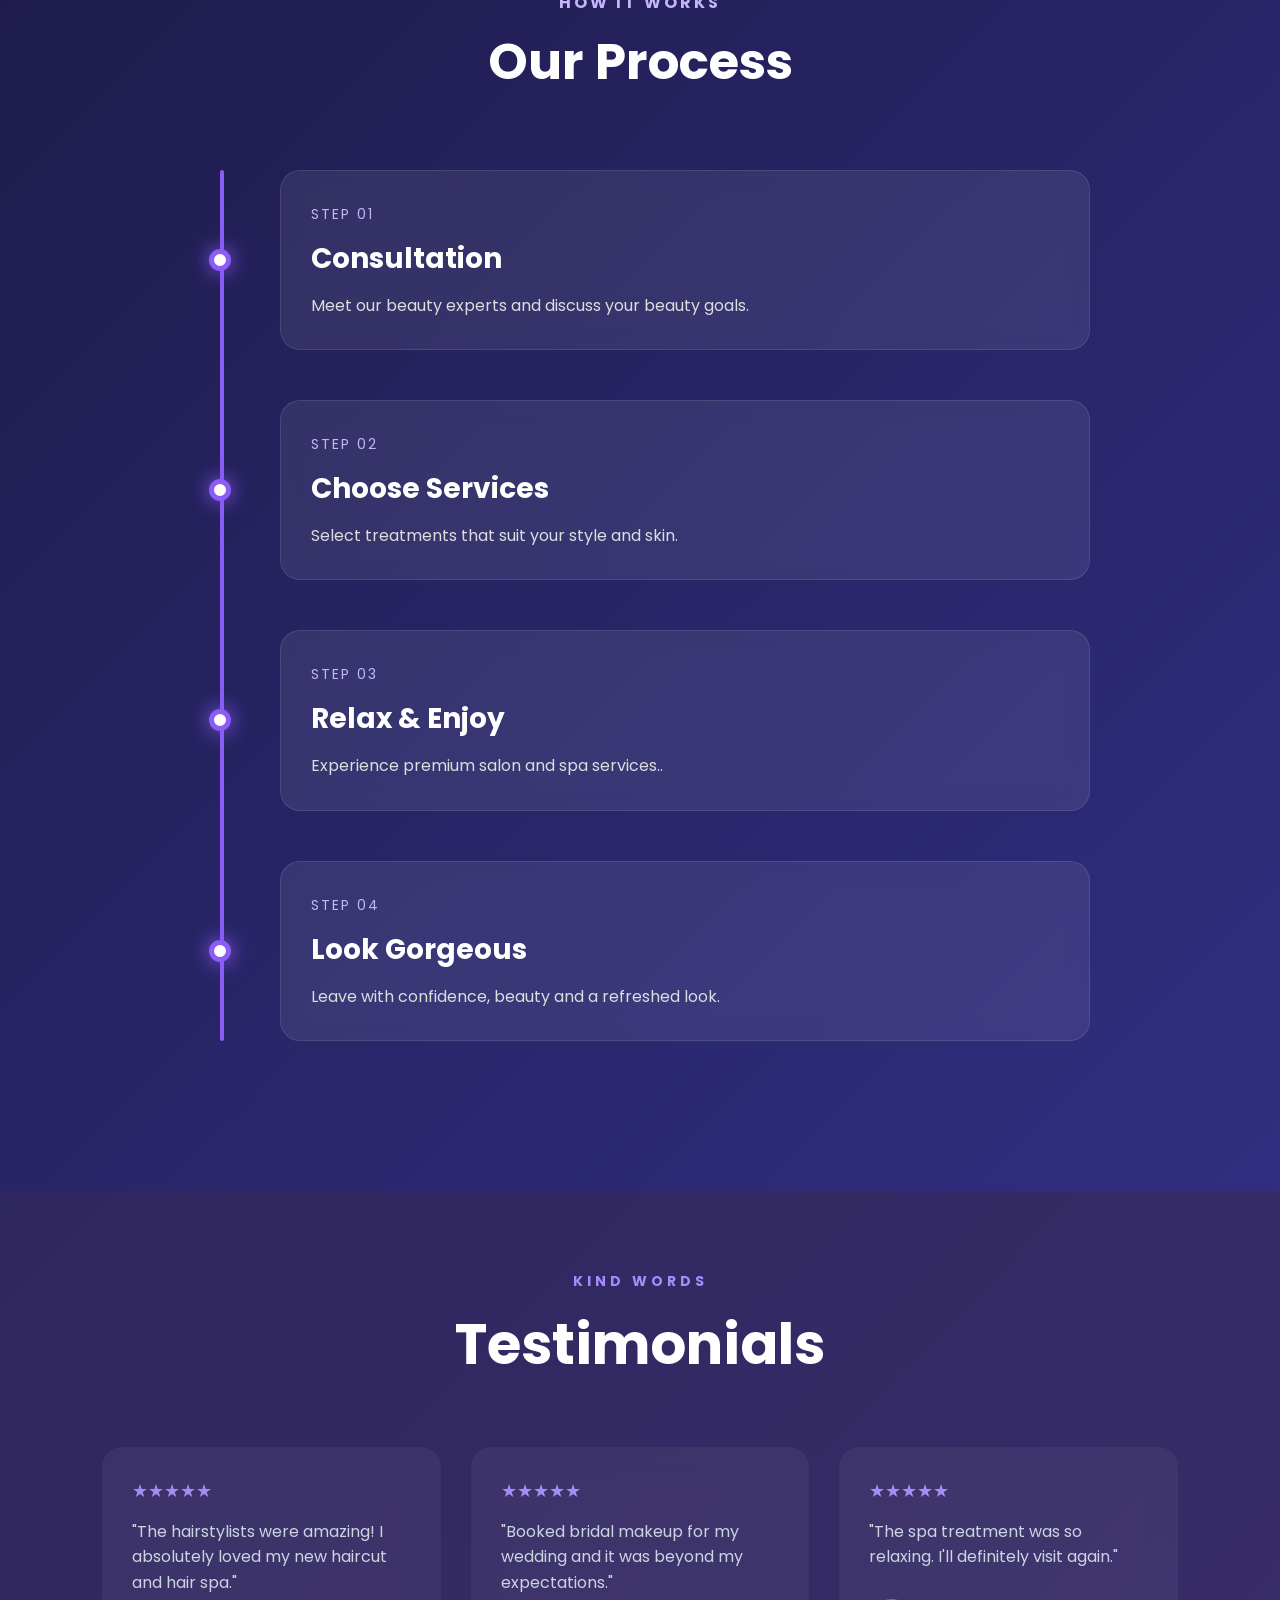
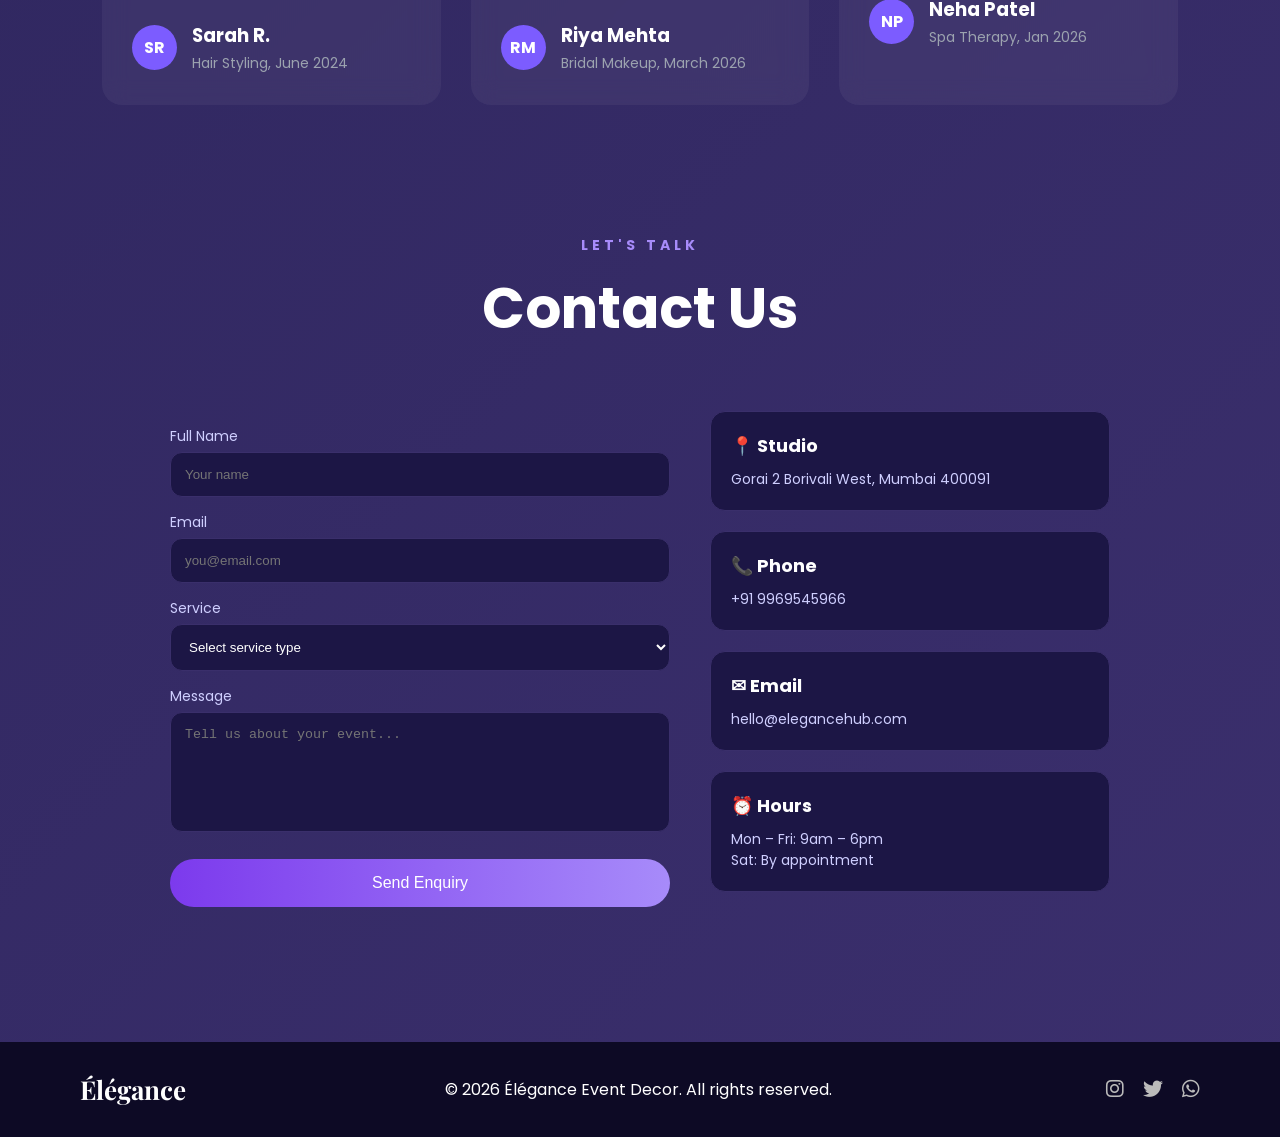
==== commit f064ff49: "index" ====
--- a/index.html
+++ b/index.html
@@ -19,6 +19,13 @@
 <!-- Navbar -->
 <header>
   <nav class="navbar">
+    <input type="checkbox" id="navToggle" class="nav-toggle-input" />
+    <label class="menu-toggle" for="navToggle" aria-label="Toggle navigation">
+      <span></span>
+      <span></span>
+      <span></span>
+    </label>
+
     <div class="logo">Élégance Hub</div>
 
     <ul class="nav-links">
@@ -28,14 +35,11 @@
       <li><a href="#process">Process</a></li>
       <li><a href="#testimonials">Testimonials</a></li>
       <li><a href="#contact">Contact</a></li>
-    
     </ul>
-     <div class="buttons">
-
+
+    <div class="buttons">
       <a href="login.html" class="login-btn">Login</a>
-
       <a href="register.html" class="register-btn">Register</a>
-
     </div>
   </nav>
 </header>
--- a/index.css
+++ b/index.css
@@ -6,44 +6,88 @@
   transition: all 0.25s ease-in-out;
 }
 
+:root {
+  --bg-deep: #1e1b4b;
+  --bg-card: #2d2455;
+  --bg-soft: #1a1740;
+  --accent: #7c3aed;
+  --accent-2: #a78bfa;
+  --text-main: #fff;
+  --border: rgba(255, 255, 255, 0.12);
+  --max-width: 1320px;
+}
+
 body {
   font-family: 'Poppins', sans-serif;
   background: linear-gradient(135deg, #1e1b4b, #3b2f6d);
   color: #fff;
   padding-top: 100px;
+  overflow-x: hidden;
+  scroll-behavior: smooth;
+}
+
+header {
+  width: 100%;
 }
 
 .navbar {
   position: fixed;
   top: 0;
-  width: 100%;
+  left: 50%;
+  transform: translateX(-50%);
+  width: min(100%, var(--max-width));
   z-index: 1000;
-
   display: flex;
   justify-content: space-between;
   align-items: center;
-  padding: 25px 80px;
-
-  background: rgba(30, 27, 75, 0.4);
-  backdrop-filter: blur(10px);
+  gap: 20px;
+  padding: 20px 30px;
+  margin: 0 auto;
+  background: rgba(17, 15, 43, 0.9);
+  backdrop-filter: blur(16px);
+  border: 1px solid var(--border);
+  border-radius: 0 0 24px 24px;
+  box-shadow: 0 12px 34px rgba(0, 0, 0, 0.28);
 }
 
 .logo {
   font-size: 26px;
   font-family: 'Playfair Display', serif;
   font-weight: bold;
+  white-space: nowrap;
+}
+
+.nav-toggle-input {
+  display: none;
+}
+
+.menu-toggle {
+  display: none;
+  flex-direction: column;
+  gap: 5px;
+  cursor: pointer;
+  padding: 4px;
+}
+
+.menu-toggle span {
+  width: 24px;
+  height: 2px;
+  background: #fff;
+  border-radius: 999px;
 }
 
 .nav-links {
   display: flex;
   list-style: none;
-  gap: 30px;
+  gap: 24px;
+  margin-left: auto;
 }
 
 .nav-links a {
   text-decoration: none;
-  color: #bbb;
+  color: #d8d0f2;
   position: relative;
+  font-size: 0.95rem;
 }
 
 .nav-links a:hover,
@@ -56,7 +100,7 @@
   position: absolute;
   width: 0%;
   height: 2px;
-  background: #a78bfa;
+  background: var(--accent-2);
   left: 0;
   bottom: -5px;
   transition: 0.3s;
@@ -67,45 +111,39 @@
   width: 100%;
 }
 
-.buttons{
-
-    display:flex;
-    gap:15px;
-
-}
-
-.login-btn{
-
-    text-decoration:none;
-    color:white;
-    border:2px solid #7c3aed;
-    padding:10px 22px;
-    border-radius:25px;
-    transition:.3s;
-
-}
-
-.login-btn:hover{
-
-    background:#7c3aed;
-    color:white;
-
-}
-
-.register-btn{
-    text-decoration:none;
-    background:#7c3aed;
-    color:white;
-    padding:10px 22px;
-    border-radius:25px;
-    transition:.3s;
-
-}
-
-.register-btn:hover{
-    background:rgba(30, 27, 75, 0.4);
-    border:2px solid #7c3aed;
-
+.buttons {
+  display: flex;
+  gap: 15px;
+  flex-wrap: wrap;
+}
+
+.login-btn,
+.register-btn {
+  text-decoration: none;
+  padding: 10px 22px;
+  border-radius: 25px;
+  transition: 0.3s;
+  white-space: nowrap;
+}
+
+.login-btn {
+  color: white;
+  border: 2px solid var(--accent);
+}
+
+.login-btn:hover {
+  background: var(--accent);
+  color: white;
+}
+
+.register-btn {
+  background: var(--accent);
+  color: white;
+}
+
+.register-btn:hover {
+  background: rgba(30, 27, 75, 0.4);
+  border: 2px solid var(--accent);
 }
 
 /* ================= HERO ================= */
@@ -368,6 +406,18 @@
     text-shadow: 0 0 20px rgba(167, 139, 250, 0.8);
   }
 }
+
+@keyframes slideDown {
+  from {
+    opacity: 0;
+    transform: translateY(-8px);
+  }
+
+  to {
+    opacity: 1;
+    transform: translateY(0);
+  }
+}
 @media (max-width: 768px) {
   .hero {
     flex-direction: column;
@@ -960,30 +1010,166 @@
 }
 
 /* ================= RESPONSIVE ================= */
-@media(max-width: 900px) {
+@media (max-width: 1024px) {
+  .navbar {
+    padding: 20px 24px;
+  }
+
+  .hero {
+    padding: 60px 40px;
+  }
+
+  .services,
+  .gallery,
+  .contact {
+    padding: 60px 40px;
+  }
+
+  .services-grid,
+  .gallery-grid {
+    grid-template-columns: repeat(2, 1fr);
+  }
+
+  .testimonial-cards {
+    grid-template-columns: repeat(2, 1fr);
+  }
+}
+
+@media (max-width: 768px) {
+  body {
+    padding-top: 90px;
+  }
+
+  .navbar {
+    flex-wrap: wrap;
+    align-items: center;
+    gap: 12px;
+    width: calc(100% - 24px);
+    padding: 16px 20px;
+  }
+
+  .menu-toggle {
+    display: inline-flex;
+    margin-left: auto;
+  }
+
+  .nav-links,
+  .navbar .buttons {
+    display: none;
+    width: 100%;
+  }
+
+  .nav-toggle-input:checked ~ .nav-links,
+  .nav-toggle-input:checked ~ .buttons {
+    display: flex;
+    animation: slideDown 0.3s ease-out;
+  }
+
+  .nav-toggle-input:checked ~ .nav-links {
+    flex-direction: column;
+    align-items: center;
+    padding-top: 10px;
+    gap: 10px;
+    border-top: 1px solid rgba(255,255,255,0.1);
+    margin-top: 6px;
+  }
+
+  .nav-toggle-input:checked ~ .buttons {
+    justify-content: center;
+    padding-top: 6px;
+    gap: 10px;
+  }
 
   .hero {
     flex-direction: column;
     text-align: center;
+    padding: 40px 20px;
+    gap: 40px;
+  }
+
+  .hero h1 {
+    font-size: clamp(2.2rem, 6vw, 3.2rem);
+  }
+
+  .hero-card {
+    width: min(100%, 320px);
+    padding: 60px 30px;
+  }
+
+  .stats {
+    flex-wrap: wrap;
+    gap: 20px;
+    padding: 30px 20px;
+  }
+
+  .stat {
+    flex: 1 1 calc(50% - 20px);
+    text-align: center;
+  }
+
+  .services,
+  .gallery,
+  .contact,
+  footer {
+    padding: 50px 20px;
   }
 
   .services-grid,
   .gallery-grid,
-  .cards {
+  .testimonial-cards {
     grid-template-columns: 1fr;
   }
 
-    .contact-container {
+  .contact-container {
     flex-direction: column;
     align-items: center;
   }
 
-  .form-box, .info-box {
+  .form-box,
+  .info-box {
     width: 100%;
-  }
-
-  .navbar {
+    max-width: none;
+  }
+
+  .footer-content {
     flex-direction: column;
-    gap: 10px;
+    gap: 12px;
+    text-align: center;
+  }
+}
+
+@media (max-width: 480px) {
+  .logo {
+    font-size: 22px;
+  }
+
+  .nav-links {
+    font-size: 0.95rem;
+    gap: 8px 12px;
+  }
+
+  .buttons a,
+  .btn {
+    width: 100%;
+    text-align: center;
+  }
+
+  .hero h1 {
+    font-size: 2.1rem;
+  }
+
+  .service-card,
+  .testimonial-card,
+  .process-card,
+  .card {
+    padding: 20px;
+  }
+
+  .gallery-card {
+    height: 220px;
+  }
+
+  .filter {
+    color: #f3e8ff;
   }
 }
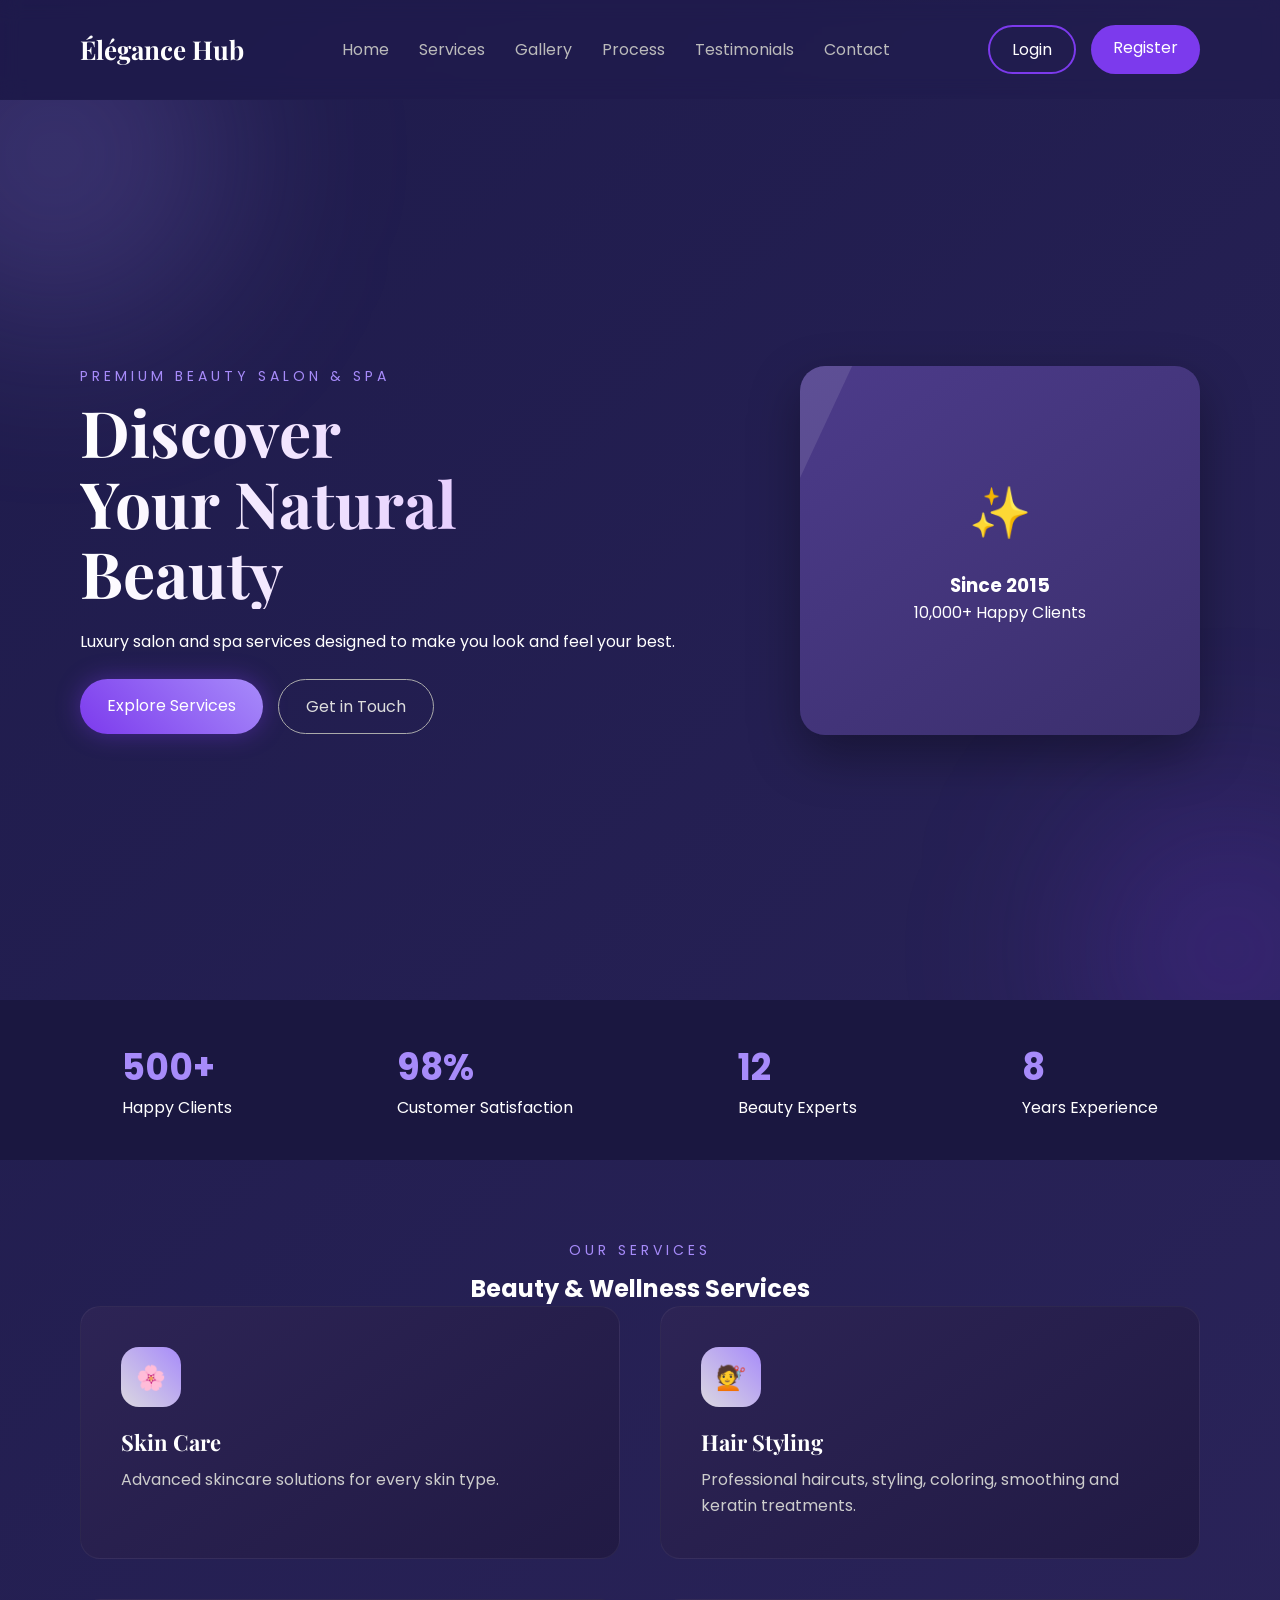
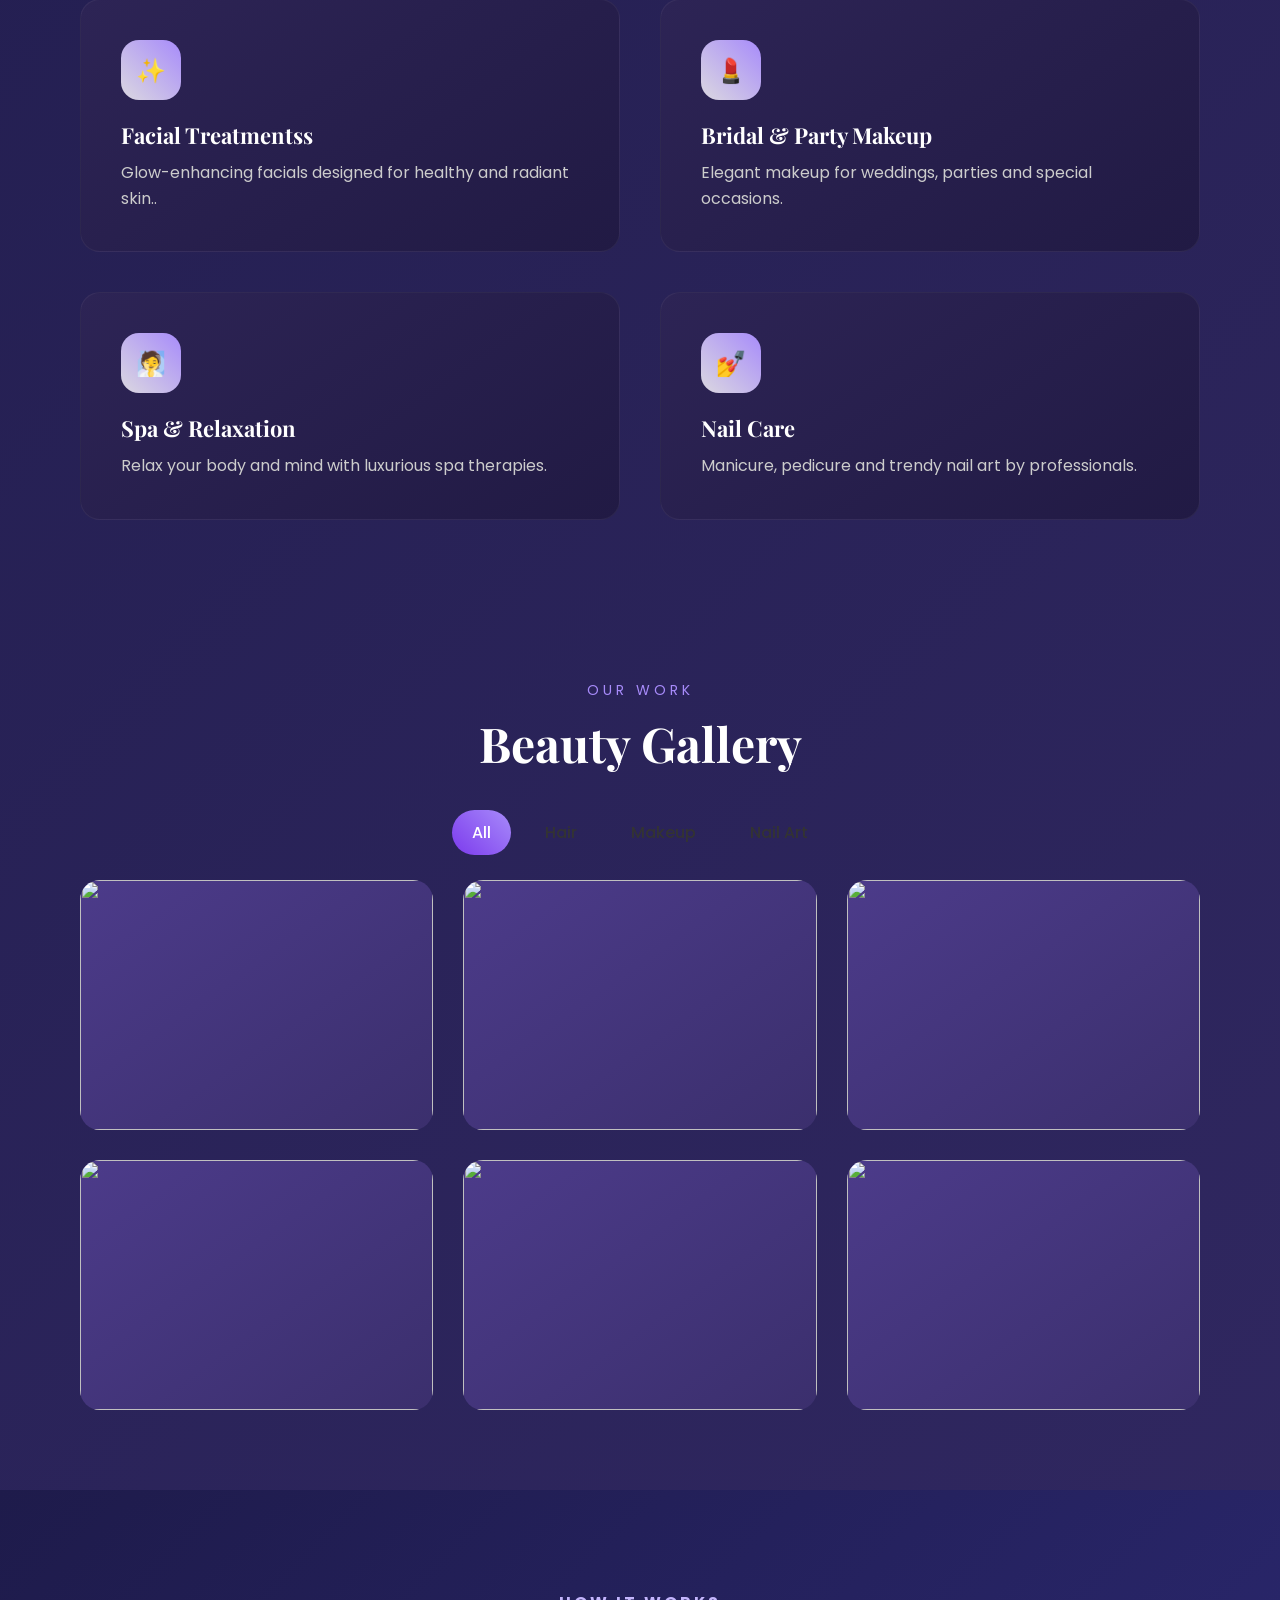
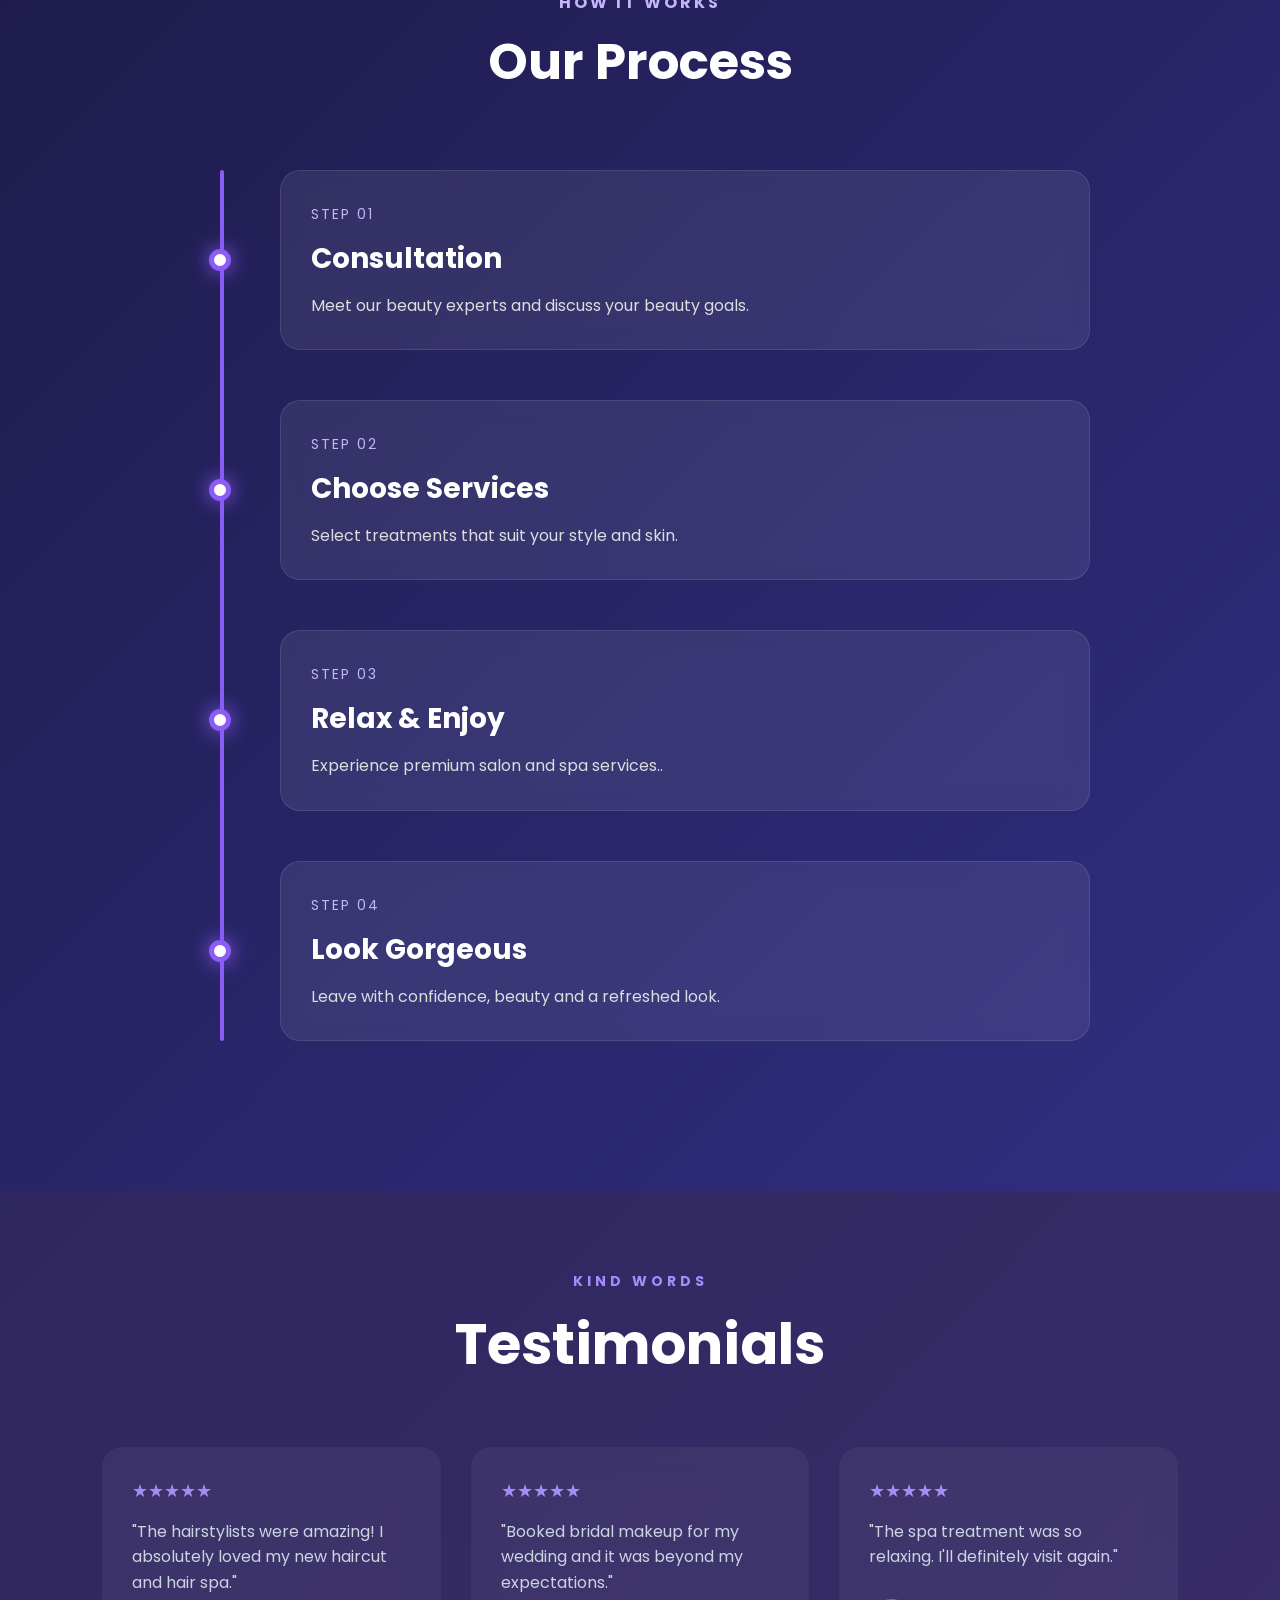
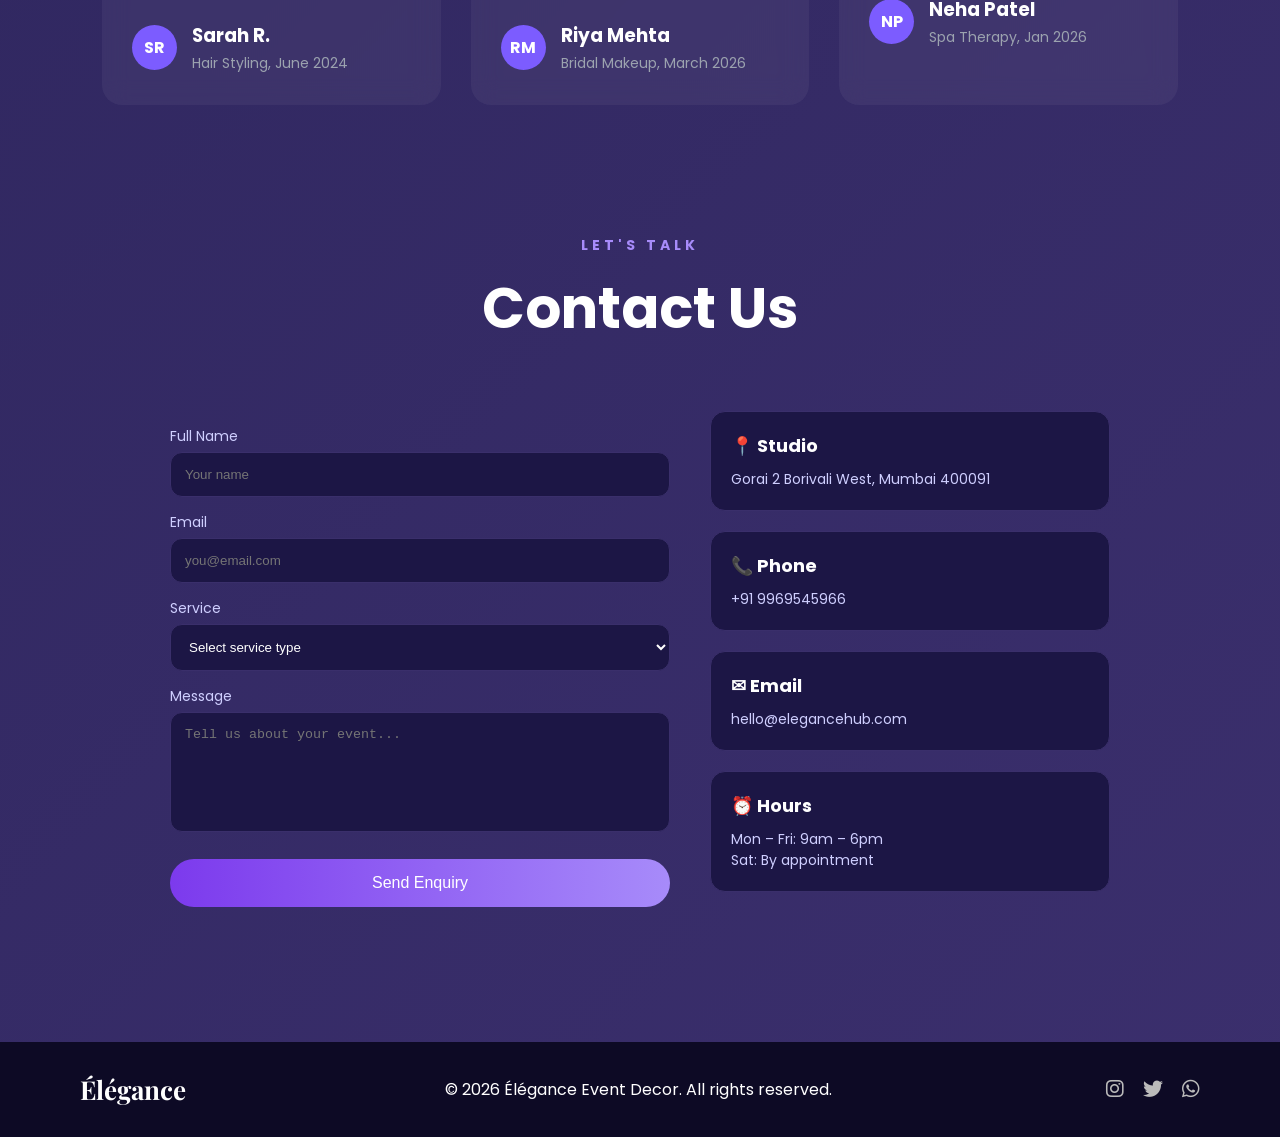
==== commit 9e77852b: "last" ====
--- a/index.html
+++ b/index.html
@@ -19,13 +19,6 @@
 <!-- Navbar -->
 <header>
   <nav class="navbar">
-    <input type="checkbox" id="navToggle" class="nav-toggle-input" />
-    <label class="menu-toggle" for="navToggle" aria-label="Toggle navigation">
-      <span></span>
-      <span></span>
-      <span></span>
-    </label>
-
     <div class="logo">Élégance Hub</div>
 
     <ul class="nav-links">
@@ -35,11 +28,14 @@
       <li><a href="#process">Process</a></li>
       <li><a href="#testimonials">Testimonials</a></li>
       <li><a href="#contact">Contact</a></li>
+    
     </ul>
-
-    <div class="buttons">
+     <div class="buttons">
+
       <a href="login.html" class="login-btn">Login</a>
+
       <a href="register.html" class="register-btn">Register</a>
+
     </div>
   </nav>
 </header>
--- a/index.css
+++ b/index.css
@@ -6,88 +6,44 @@
   transition: all 0.25s ease-in-out;
 }
 
-:root {
-  --bg-deep: #1e1b4b;
-  --bg-card: #2d2455;
-  --bg-soft: #1a1740;
-  --accent: #7c3aed;
-  --accent-2: #a78bfa;
-  --text-main: #fff;
-  --border: rgba(255, 255, 255, 0.12);
-  --max-width: 1320px;
-}
-
 body {
   font-family: 'Poppins', sans-serif;
   background: linear-gradient(135deg, #1e1b4b, #3b2f6d);
   color: #fff;
   padding-top: 100px;
-  overflow-x: hidden;
-  scroll-behavior: smooth;
-}
-
-header {
-  width: 100%;
 }
 
 .navbar {
   position: fixed;
   top: 0;
-  left: 50%;
-  transform: translateX(-50%);
-  width: min(100%, var(--max-width));
+  width: 100%;
   z-index: 1000;
+
   display: flex;
   justify-content: space-between;
   align-items: center;
-  gap: 20px;
-  padding: 20px 30px;
-  margin: 0 auto;
-  background: rgba(17, 15, 43, 0.9);
-  backdrop-filter: blur(16px);
-  border: 1px solid var(--border);
-  border-radius: 0 0 24px 24px;
-  box-shadow: 0 12px 34px rgba(0, 0, 0, 0.28);
+  padding: 25px 80px;
+
+  background: rgba(30, 27, 75, 0.4);
+  backdrop-filter: blur(10px);
 }
 
 .logo {
   font-size: 26px;
   font-family: 'Playfair Display', serif;
   font-weight: bold;
-  white-space: nowrap;
-}
-
-.nav-toggle-input {
-  display: none;
-}
-
-.menu-toggle {
-  display: none;
-  flex-direction: column;
-  gap: 5px;
-  cursor: pointer;
-  padding: 4px;
-}
-
-.menu-toggle span {
-  width: 24px;
-  height: 2px;
-  background: #fff;
-  border-radius: 999px;
 }
 
 .nav-links {
   display: flex;
   list-style: none;
-  gap: 24px;
-  margin-left: auto;
+  gap: 30px;
 }
 
 .nav-links a {
   text-decoration: none;
-  color: #d8d0f2;
+  color: #bbb;
   position: relative;
-  font-size: 0.95rem;
 }
 
 .nav-links a:hover,
@@ -100,7 +56,7 @@
   position: absolute;
   width: 0%;
   height: 2px;
-  background: var(--accent-2);
+  background: #a78bfa;
   left: 0;
   bottom: -5px;
   transition: 0.3s;
@@ -111,39 +67,45 @@
   width: 100%;
 }
 
-.buttons {
-  display: flex;
-  gap: 15px;
-  flex-wrap: wrap;
-}
-
-.login-btn,
-.register-btn {
-  text-decoration: none;
-  padding: 10px 22px;
-  border-radius: 25px;
-  transition: 0.3s;
-  white-space: nowrap;
-}
-
-.login-btn {
-  color: white;
-  border: 2px solid var(--accent);
-}
-
-.login-btn:hover {
-  background: var(--accent);
-  color: white;
-}
-
-.register-btn {
-  background: var(--accent);
-  color: white;
-}
-
-.register-btn:hover {
-  background: rgba(30, 27, 75, 0.4);
-  border: 2px solid var(--accent);
+.buttons{
+
+    display:flex;
+    gap:15px;
+
+}
+
+.login-btn{
+
+    text-decoration:none;
+    color:white;
+    border:2px solid #7c3aed;
+    padding:10px 22px;
+    border-radius:25px;
+    transition:.3s;
+
+}
+
+.login-btn:hover{
+
+    background:#7c3aed;
+    color:white;
+
+}
+
+.register-btn{
+    text-decoration:none;
+    background:#7c3aed;
+    color:white;
+    padding:10px 22px;
+    border-radius:25px;
+    transition:.3s;
+
+}
+
+.register-btn:hover{
+    background:rgba(30, 27, 75, 0.4);
+    border:2px solid #7c3aed;
+
 }
 
 /* ================= HERO ================= */
@@ -406,18 +368,6 @@
     text-shadow: 0 0 20px rgba(167, 139, 250, 0.8);
   }
 }
-
-@keyframes slideDown {
-  from {
-    opacity: 0;
-    transform: translateY(-8px);
-  }
-
-  to {
-    opacity: 1;
-    transform: translateY(0);
-  }
-}
 @media (max-width: 768px) {
   .hero {
     flex-direction: column;
@@ -1010,166 +960,30 @@
 }
 
 /* ================= RESPONSIVE ================= */
-@media (max-width: 1024px) {
-  .navbar {
-    padding: 20px 24px;
-  }
-
-  .hero {
-    padding: 60px 40px;
-  }
-
-  .services,
-  .gallery,
-  .contact {
-    padding: 60px 40px;
-  }
-
-  .services-grid,
-  .gallery-grid {
-    grid-template-columns: repeat(2, 1fr);
-  }
-
-  .testimonial-cards {
-    grid-template-columns: repeat(2, 1fr);
-  }
-}
-
-@media (max-width: 768px) {
-  body {
-    padding-top: 90px;
-  }
-
-  .navbar {
-    flex-wrap: wrap;
-    align-items: center;
-    gap: 12px;
-    width: calc(100% - 24px);
-    padding: 16px 20px;
-  }
-
-  .menu-toggle {
-    display: inline-flex;
-    margin-left: auto;
-  }
-
-  .nav-links,
-  .navbar .buttons {
-    display: none;
-    width: 100%;
-  }
-
-  .nav-toggle-input:checked ~ .nav-links,
-  .nav-toggle-input:checked ~ .buttons {
-    display: flex;
-    animation: slideDown 0.3s ease-out;
-  }
-
-  .nav-toggle-input:checked ~ .nav-links {
-    flex-direction: column;
-    align-items: center;
-    padding-top: 10px;
-    gap: 10px;
-    border-top: 1px solid rgba(255,255,255,0.1);
-    margin-top: 6px;
-  }
-
-  .nav-toggle-input:checked ~ .buttons {
-    justify-content: center;
-    padding-top: 6px;
-    gap: 10px;
-  }
+@media(max-width: 900px) {
 
   .hero {
     flex-direction: column;
     text-align: center;
-    padding: 40px 20px;
-    gap: 40px;
-  }
-
-  .hero h1 {
-    font-size: clamp(2.2rem, 6vw, 3.2rem);
-  }
-
-  .hero-card {
-    width: min(100%, 320px);
-    padding: 60px 30px;
-  }
-
-  .stats {
-    flex-wrap: wrap;
-    gap: 20px;
-    padding: 30px 20px;
-  }
-
-  .stat {
-    flex: 1 1 calc(50% - 20px);
-    text-align: center;
-  }
-
-  .services,
-  .gallery,
-  .contact,
-  footer {
-    padding: 50px 20px;
   }
 
   .services-grid,
   .gallery-grid,
-  .testimonial-cards {
+  .cards {
     grid-template-columns: 1fr;
   }
 
-  .contact-container {
+    .contact-container {
     flex-direction: column;
     align-items: center;
   }
 
-  .form-box,
-  .info-box {
+  .form-box, .info-box {
     width: 100%;
-    max-width: none;
-  }
-
-  .footer-content {
+  }
+
+  .navbar {
     flex-direction: column;
-    gap: 12px;
-    text-align: center;
-  }
-}
-
-@media (max-width: 480px) {
-  .logo {
-    font-size: 22px;
-  }
-
-  .nav-links {
-    font-size: 0.95rem;
-    gap: 8px 12px;
-  }
-
-  .buttons a,
-  .btn {
-    width: 100%;
-    text-align: center;
-  }
-
-  .hero h1 {
-    font-size: 2.1rem;
-  }
-
-  .service-card,
-  .testimonial-card,
-  .process-card,
-  .card {
-    padding: 20px;
-  }
-
-  .gallery-card {
-    height: 220px;
-  }
-
-  .filter {
-    color: #f3e8ff;
+    gap: 10px;
   }
 }
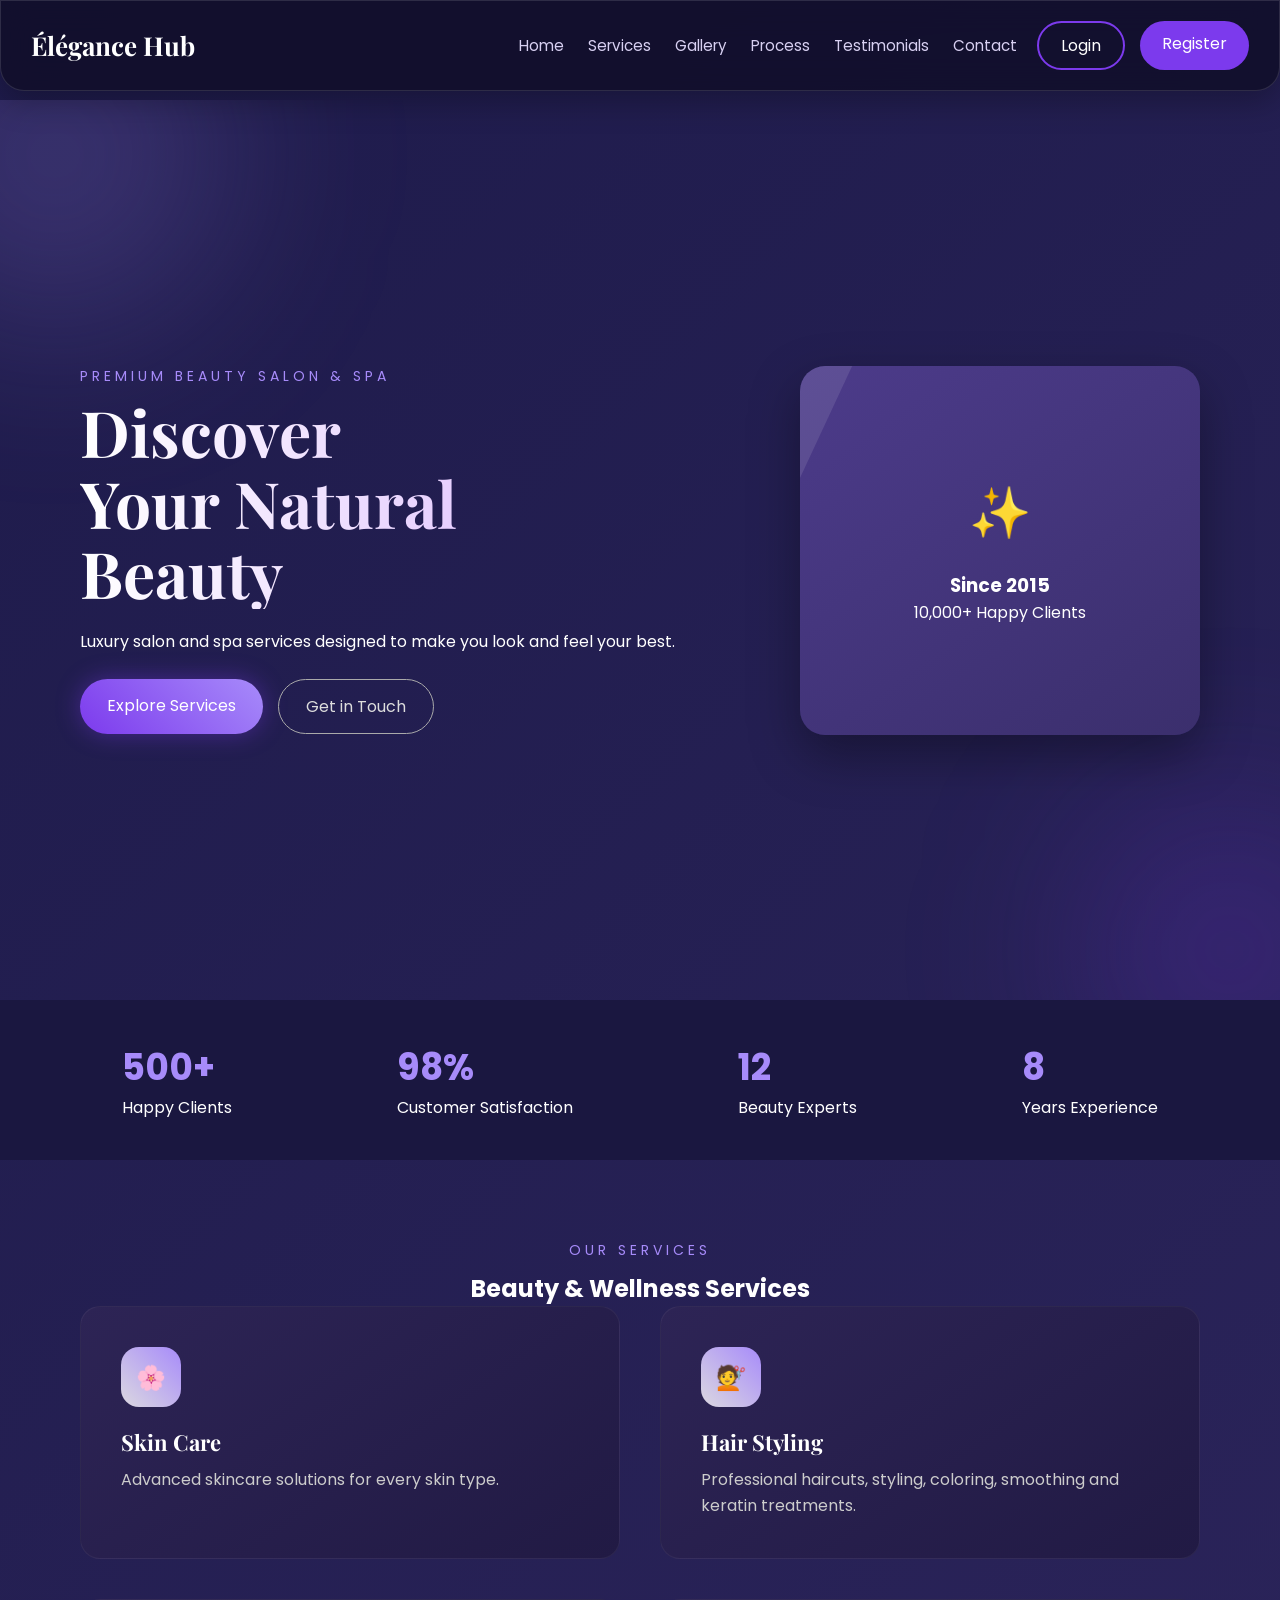
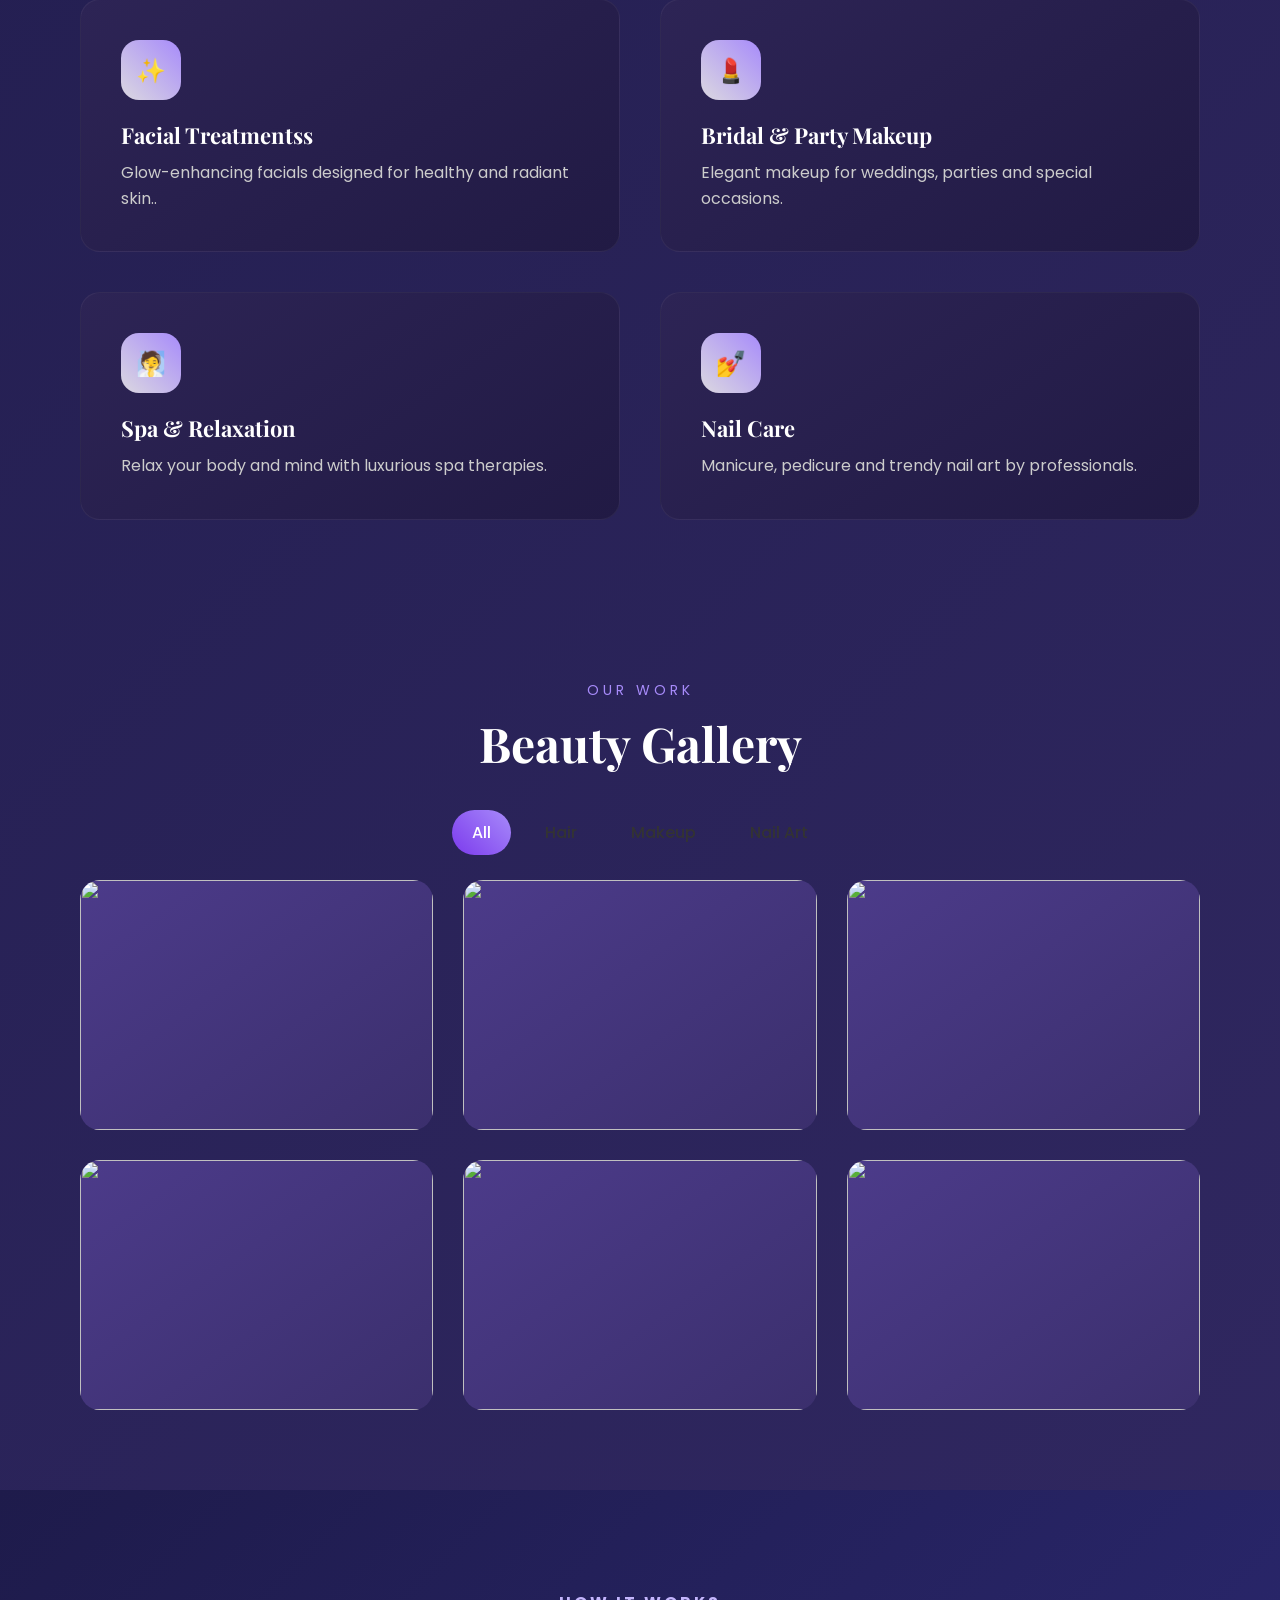
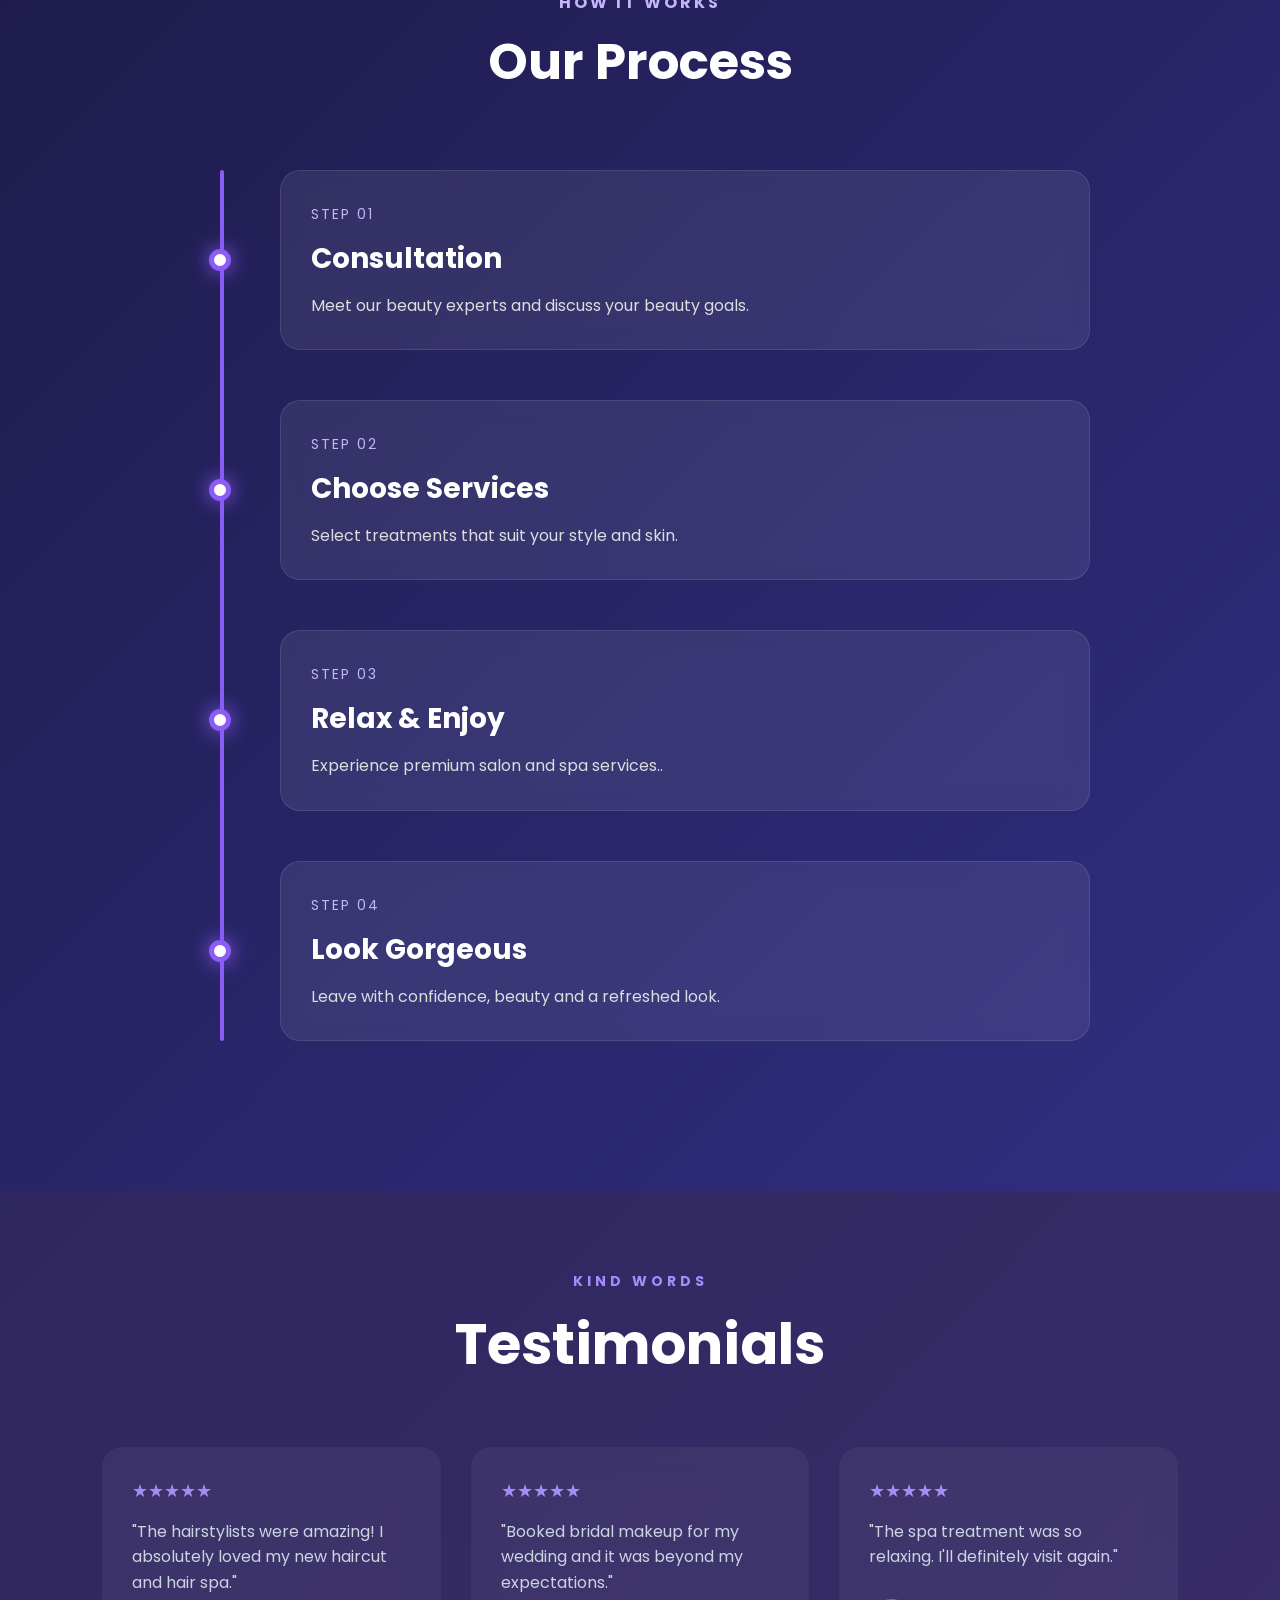
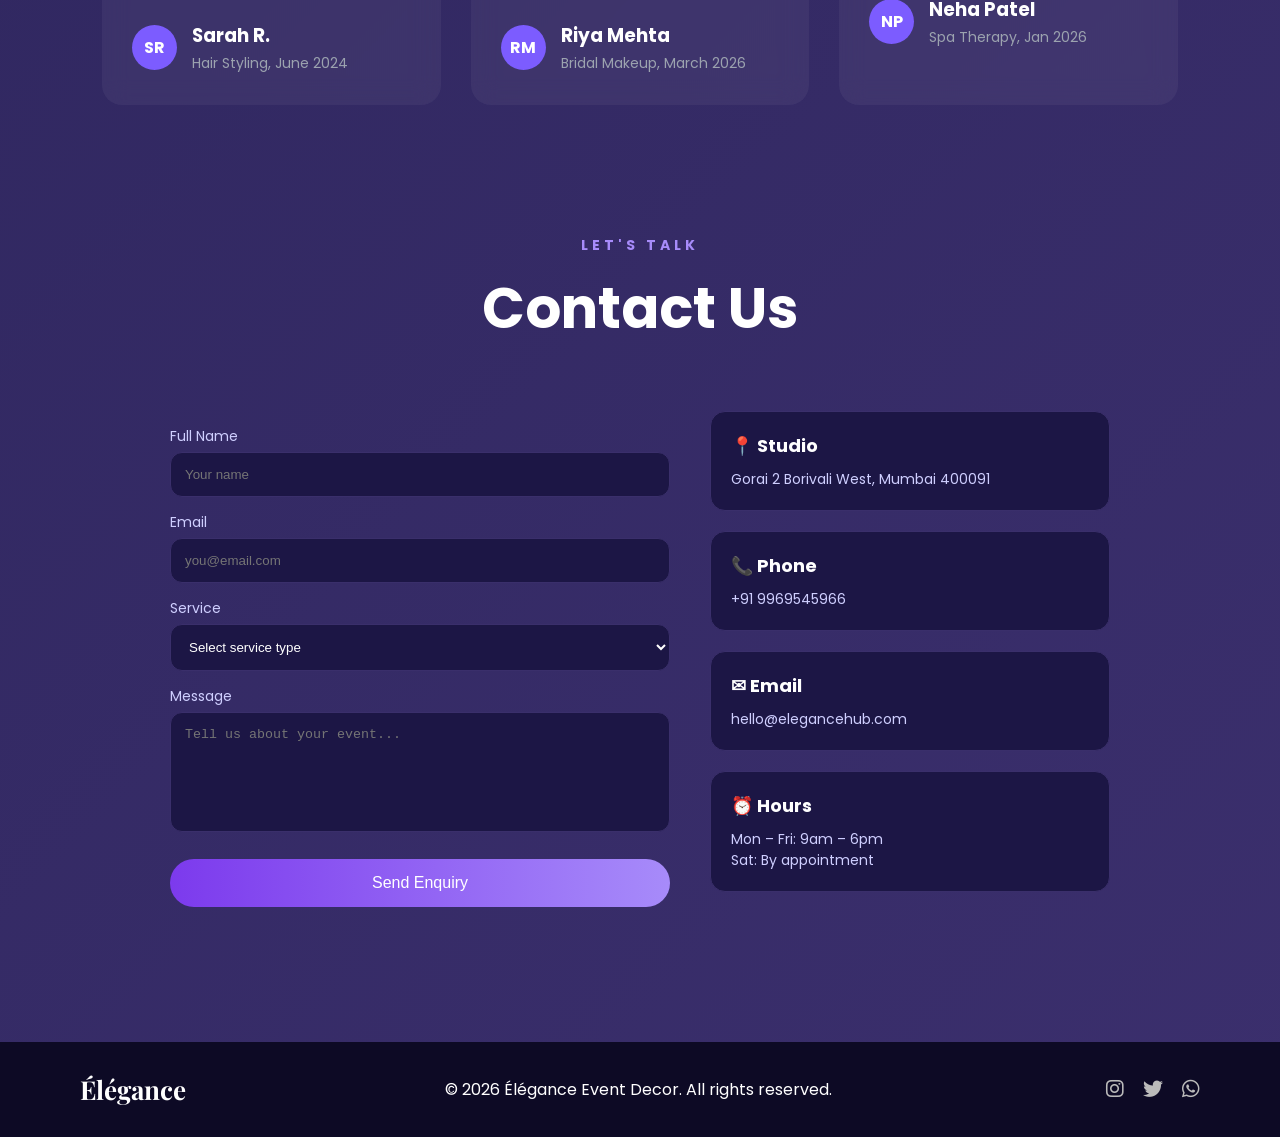
==== commit 4af2ff31: "navbarlast" ====
--- a/index.html
+++ b/index.html
@@ -19,24 +19,56 @@
 <!-- Navbar -->
 <header>
   <nav class="navbar">
-    <div class="logo">Élégance Hub</div>
-
-    <ul class="nav-links">
-      <li><a href="#home">Home</a></li>
-      <li><a href="#services">Services</a></li>
-      <li><a href="#gallery">Gallery</a></li>
-      <li><a href="#process">Process</a></li>
-      <li><a href="#testimonials">Testimonials</a></li>
-      <li><a href="#contact">Contact</a></li>
-    
-    </ul>
-     <div class="buttons">
-
-      <a href="login.html" class="login-btn">Login</a>
-
-      <a href="register.html" class="register-btn">Register</a>
-
-    </div>
+    <input type="checkbox" id="navToggle" class="nav-toggle-input" />
+
+    <label class="menu-toggle" for="navToggle" aria-label="Toggle navigation">
+      <span></span>
+      <span></span>
+      <span></span>
+    </label>
+
+    <a href="#home" class="logo">Élégance Hub</a>
+
+    <div class="desktop-nav">
+      <ul class="nav-links">
+        <li><a href="#home">Home</a></li>
+        <li><a href="#services">Services</a></li>
+        <li><a href="#gallery">Gallery</a></li>
+        <li><a href="#process">Process</a></li>
+        <li><a href="#testimonials">Testimonials</a></li>
+        <li><a href="#contact">Contact</a></li>
+      </ul>
+
+      <div class="buttons">
+        <a href="login.html" class="login-btn">Login</a>
+        <a href="register.html" class="register-btn">Register</a>
+      </div>
+    </div>
+
+    <div class="mobile-nav-panel">
+      <div class="mobile-nav-head">
+        <a href="#home" class="logo">Élégance Hub</a>
+        <label class="close-menu" for="navToggle" aria-label="Close navigation">
+          <i class="fa-solid fa-xmark"></i>
+        </label>
+      </div>
+
+      <ul class="nav-links mobile-links">
+        <li><a href="#home">Home</a></li>
+        <li><a href="#services">Services</a></li>
+        <li><a href="#gallery">Gallery</a></li>
+        <li><a href="#process">Process</a></li>
+        <li><a href="#testimonials">Testimonials</a></li>
+        <li><a href="#contact">Contact</a></li>
+      </ul>
+
+      <div class="buttons mobile-buttons">
+        <a href="login.html" class="login-btn">Login</a>
+        <a href="register.html" class="register-btn">Register</a>
+      </div>
+    </div>
+
+    <label class="mobile-overlay" for="navToggle"></label>
   </nav>
 </header>
 
--- a/index.css
+++ b/index.css
@@ -6,49 +6,74 @@
   transition: all 0.25s ease-in-out;
 }
 
+:root {
+  --bg-dark: #1e1b4b;
+  --bg-deep: #3b2f6d;
+  --accent: #7c3aed;
+  --accent-soft: #a78bfa;
+  --text: #fff;
+  --muted: #d8d0f2;
+}
+
 body {
   font-family: 'Poppins', sans-serif;
-  background: linear-gradient(135deg, #1e1b4b, #3b2f6d);
-  color: #fff;
+  background: linear-gradient(135deg, var(--bg-dark), var(--bg-deep));
+  color: var(--text);
   padding-top: 100px;
+  overflow-x: hidden;
 }
 
 .navbar {
   position: fixed;
   top: 0;
-  width: 100%;
+  left: 50%;
+  transform: translateX(-50%);
+  width: min(100%, 1320px);
   z-index: 1000;
-
   display: flex;
   justify-content: space-between;
   align-items: center;
-  padding: 25px 80px;
-
-  background: rgba(30, 27, 75, 0.4);
-  backdrop-filter: blur(10px);
+  gap: 20px;
+  padding: 20px 30px;
+  background: rgba(17, 15, 43, 0.9);
+  backdrop-filter: blur(16px);
+  border: 1px solid rgba(255,255,255,0.12);
+  border-radius: 0 0 24px 24px;
+  box-shadow: 0 12px 30px rgba(0, 0, 0, 0.25);
 }
 
 .logo {
   font-size: 26px;
   font-family: 'Playfair Display', serif;
-  font-weight: bold;
+  font-weight: 700;
+  color: var(--text);
+  text-decoration: none;
+  white-space: nowrap;
+}
+
+.desktop-nav {
+  display: flex;
+  align-items: center;
+  gap: 20px;
+  margin-left: auto;
 }
 
 .nav-links {
   display: flex;
   list-style: none;
-  gap: 30px;
+  gap: 24px;
 }
 
 .nav-links a {
   text-decoration: none;
-  color: #bbb;
+  color: var(--muted);
   position: relative;
+  font-size: 0.95rem;
 }
 
 .nav-links a:hover,
 .nav-links a.active {
-  color: #fff;
+  color: var(--text);
 }
 
 .nav-links a::after {
@@ -56,7 +81,7 @@
   position: absolute;
   width: 0%;
   height: 2px;
-  background: #a78bfa;
+  background: var(--accent-soft);
   left: 0;
   bottom: -5px;
   transition: 0.3s;
@@ -67,45 +92,63 @@
   width: 100%;
 }
 
-.buttons{
-
-    display:flex;
-    gap:15px;
-
-}
-
-.login-btn{
-
-    text-decoration:none;
-    color:white;
-    border:2px solid #7c3aed;
-    padding:10px 22px;
-    border-radius:25px;
-    transition:.3s;
-
-}
-
-.login-btn:hover{
-
-    background:#7c3aed;
-    color:white;
-
-}
-
-.register-btn{
-    text-decoration:none;
-    background:#7c3aed;
-    color:white;
-    padding:10px 22px;
-    border-radius:25px;
-    transition:.3s;
-
-}
-
-.register-btn:hover{
-    background:rgba(30, 27, 75, 0.4);
-    border:2px solid #7c3aed;
-
+.buttons {
+  display: flex;
+  gap: 15px;
+  flex-wrap: wrap;
+}
+
+.login-btn,
+.register-btn {
+  text-decoration: none;
+  padding: 10px 22px;
+  border-radius: 25px;
+  transition: 0.3s;
+  white-space: nowrap;
+}
+
+.login-btn {
+  color: var(--text);
+  border: 2px solid var(--accent);
+}
+
+.login-btn:hover {
+  background: var(--accent);
+  color: var(--text);
+}
+
+.register-btn {
+  background: var(--accent);
+  color: var(--text);
+}
+
+.register-btn:hover {
+  background: rgba(30, 27, 75, 0.4);
+  border: 2px solid var(--accent);
+}
+
+.nav-toggle-input {
+  display: none;
+}
+
+.menu-toggle {
+  display: none;
+  flex-direction: column;
+  gap: 5px;
+  cursor: pointer;
+  padding: 4px;
+}
+
+.menu-toggle span {
+  width: 24px;
+  height: 2px;
+  border-radius: 999px;
+  background: var(--text);
+}
+
+.mobile-nav-panel,
+.mobile-overlay {
+  display: none;
 }
 
 /* ================= HERO ================= */
@@ -369,6 +412,103 @@
   }
 }
 @media (max-width: 768px) {
+  body {
+    padding-top: 90px;
+  }
+
+  .navbar {
+    width: calc(100% - 24px);
+    padding: 16px 20px;
+  }
+
+  .desktop-nav {
+    display: none;
+  }
+
+  .menu-toggle {
+    display: inline-flex;
+    margin-left: auto;
+  }
+
+  .mobile-nav-panel {
+    display: flex;
+    position: fixed;
+    left: 0;
+    top: 0;
+    bottom: 0;
+    width: min(82vw, 320px);
+    flex-direction: column;
+    gap: 24px;
+    padding: 24px 20px;
+    background: rgba(10, 10, 30, 0.98);
+    backdrop-filter: blur(18px);
+    border-right: 1px solid rgba(255,255,255,0.12);
+    box-shadow: 12px 0 30px rgba(0, 0, 0, 0.28);
+    transform: translateX(-100%);
+    transition: transform 0.3s ease;
+    z-index: 1200;
+  }
+
+  .mobile-nav-head {
+    display: flex;
+    justify-content: space-between;
+    align-items: center;
+  }
+
+  .close-menu {
+    display: inline-flex;
+    align-items: center;
+    justify-content: center;
+    width: 40px;
+    height: 40px;
+    border-radius: 50%;
+    background: rgba(255,255,255,0.08);
+    color: #fff;
+    cursor: pointer;
+  }
+
+  .mobile-links {
+    flex-direction: column;
+    gap: 12px;
+    padding-top: 8px;
+  }
+
+  .mobile-links a {
+    font-size: 1rem;
+    color: #f5f3ff;
+  }
+
+  .mobile-buttons {
+    flex-direction: column;
+    width: 100%;
+    margin-top: auto;
+  }
+
+  .mobile-buttons a {
+    width: 100%;
+    text-align: center;
+  }
+
+  .mobile-overlay {
+    display: block;
+    position: fixed;
+    inset: 0;
+    background: rgba(2, 6, 23, 0.56);
+    opacity: 0;
+    pointer-events: none;
+    transition: opacity 0.3s ease;
+    z-index: 1100;
+  }
+
+  .nav-toggle-input:checked ~ .mobile-nav-panel {
+    transform: translateX(0);
+  }
+
+  .nav-toggle-input:checked ~ .mobile-overlay {
+    opacity: 1;
+    pointer-events: auto;
+  }
+
   .hero {
     flex-direction: column;
     text-align: center;
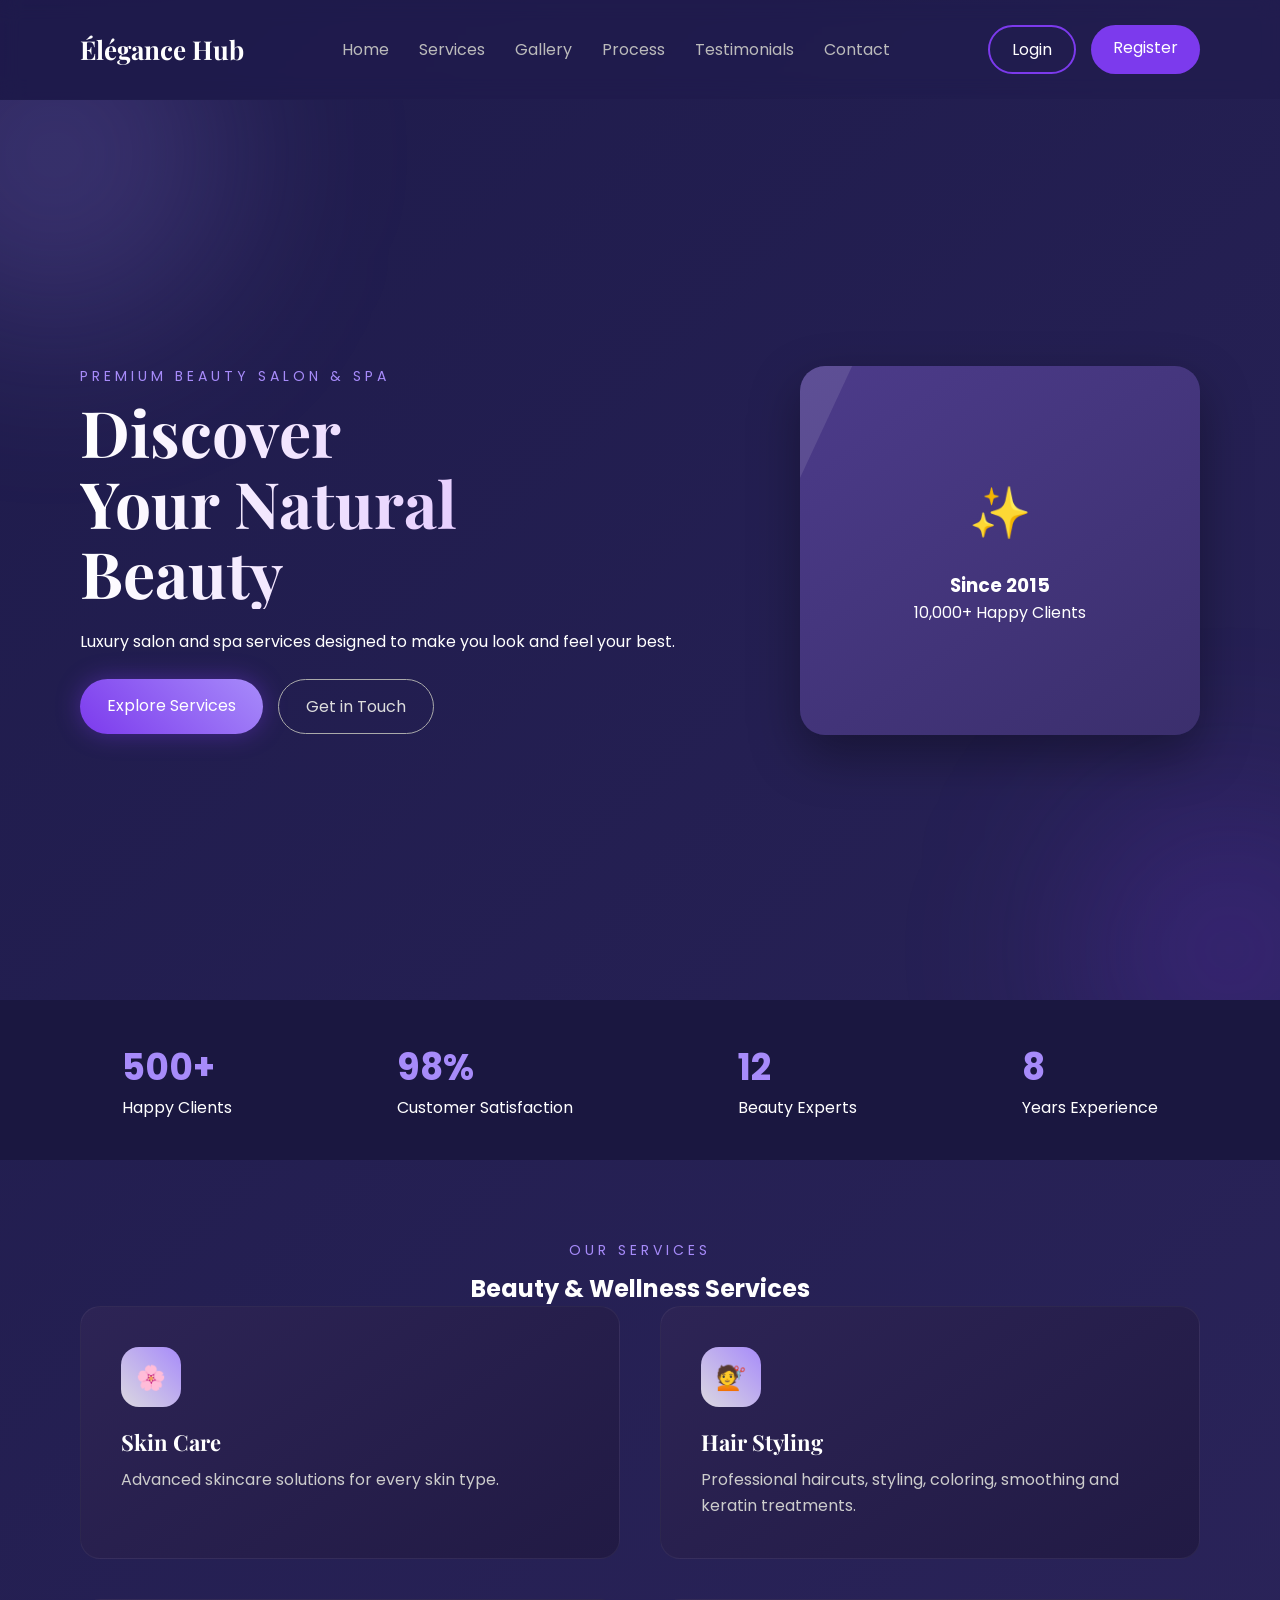
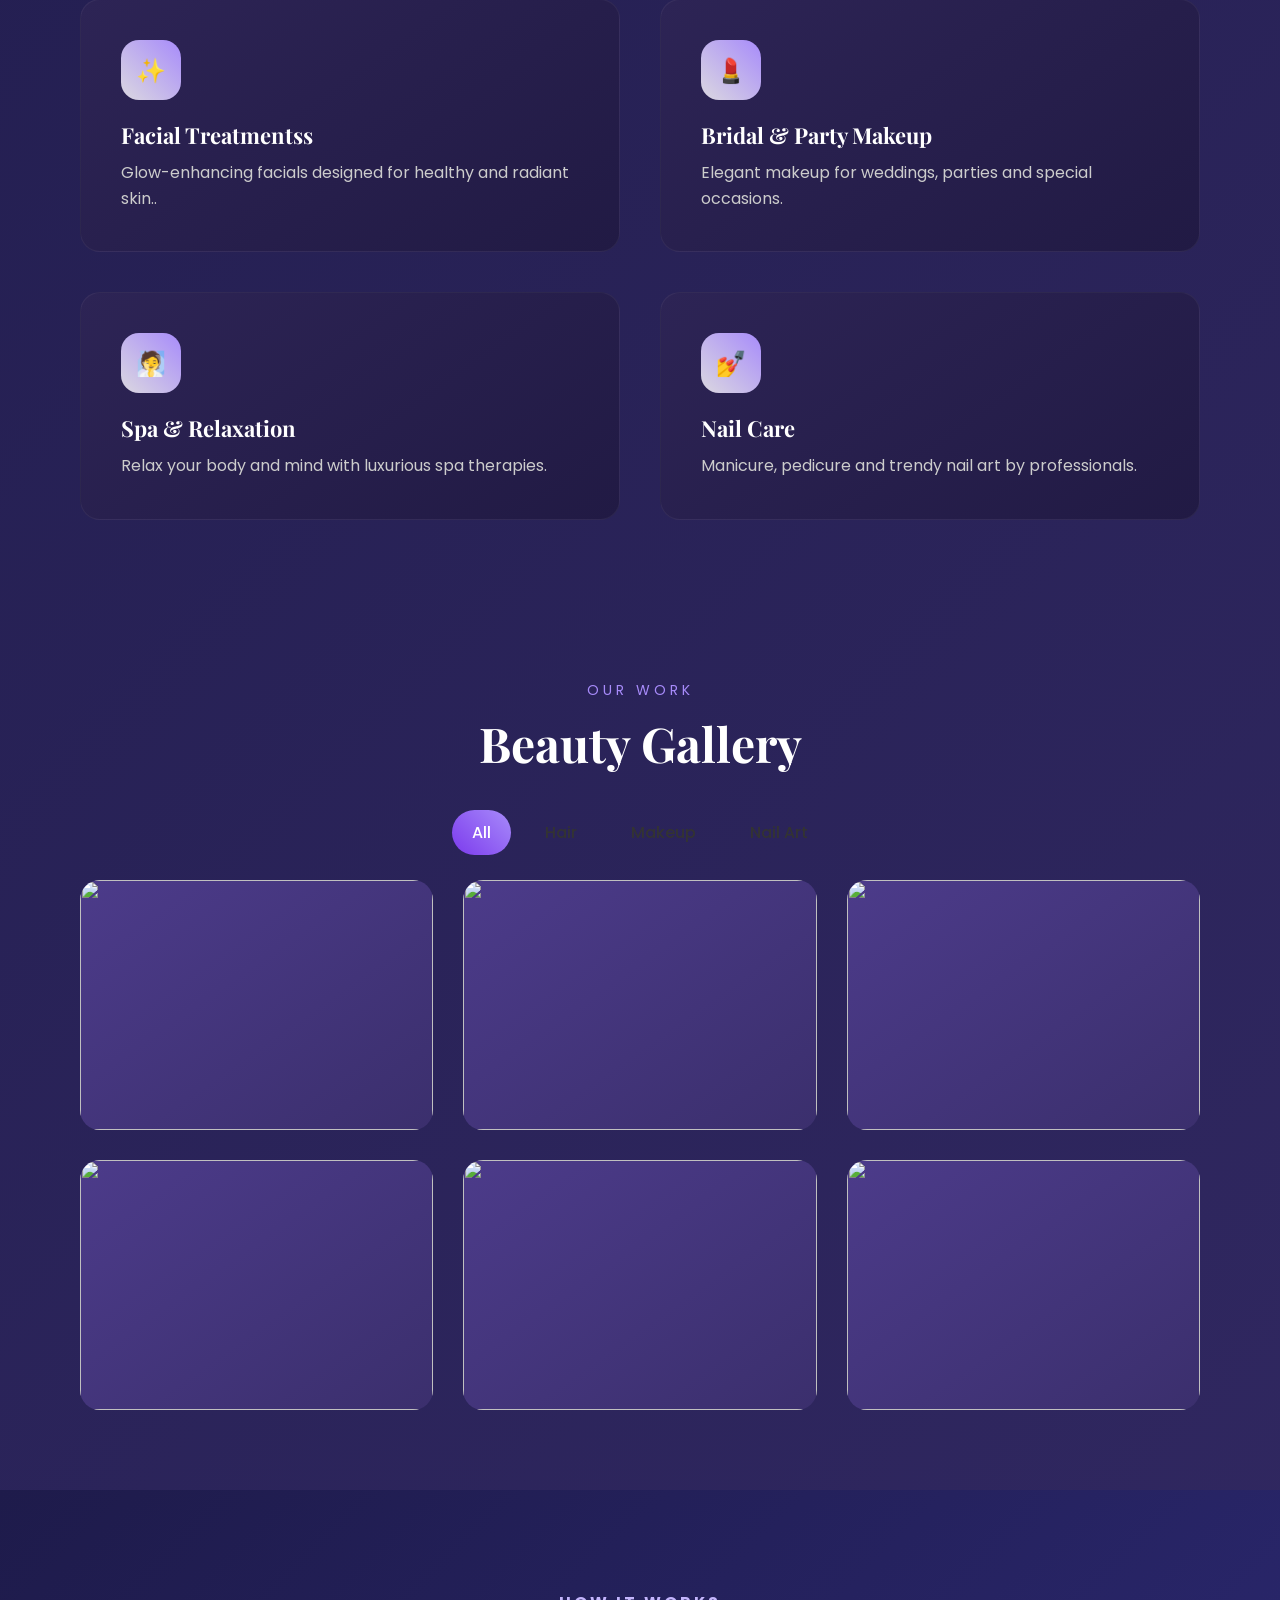
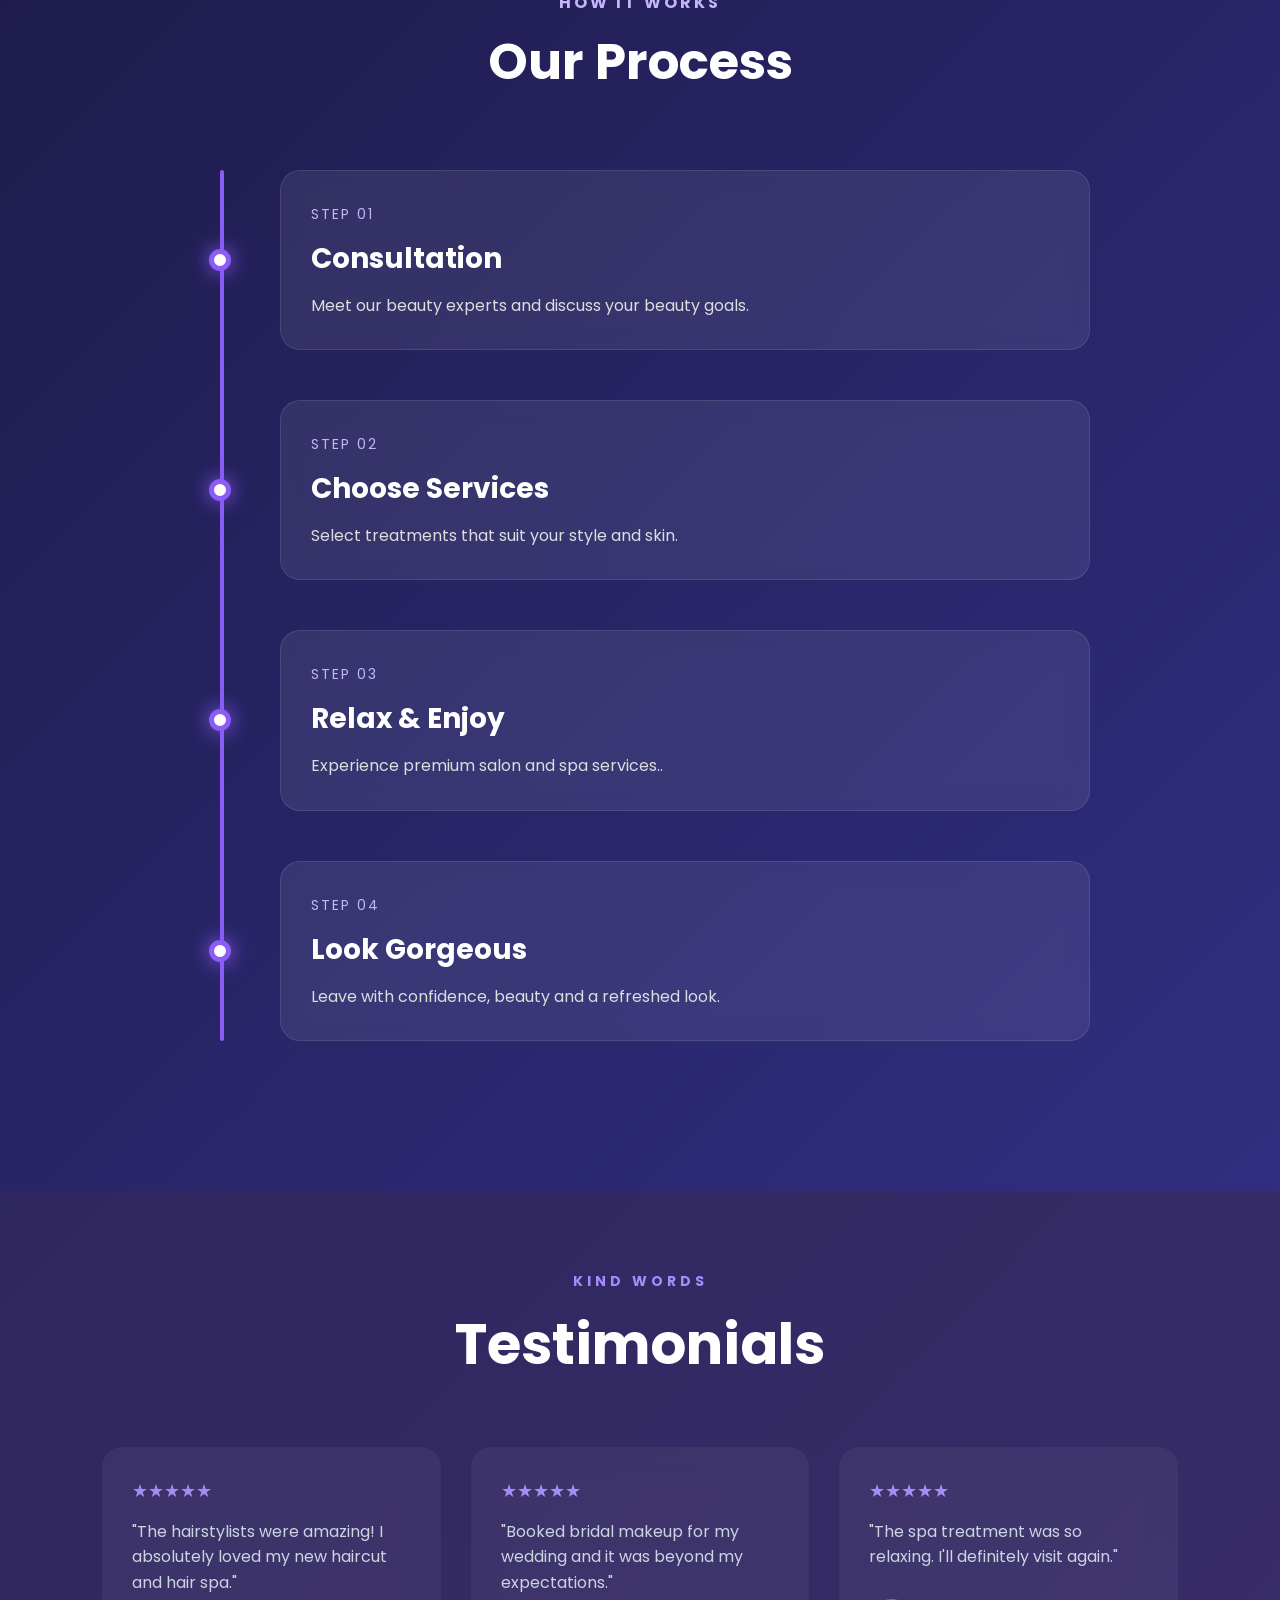
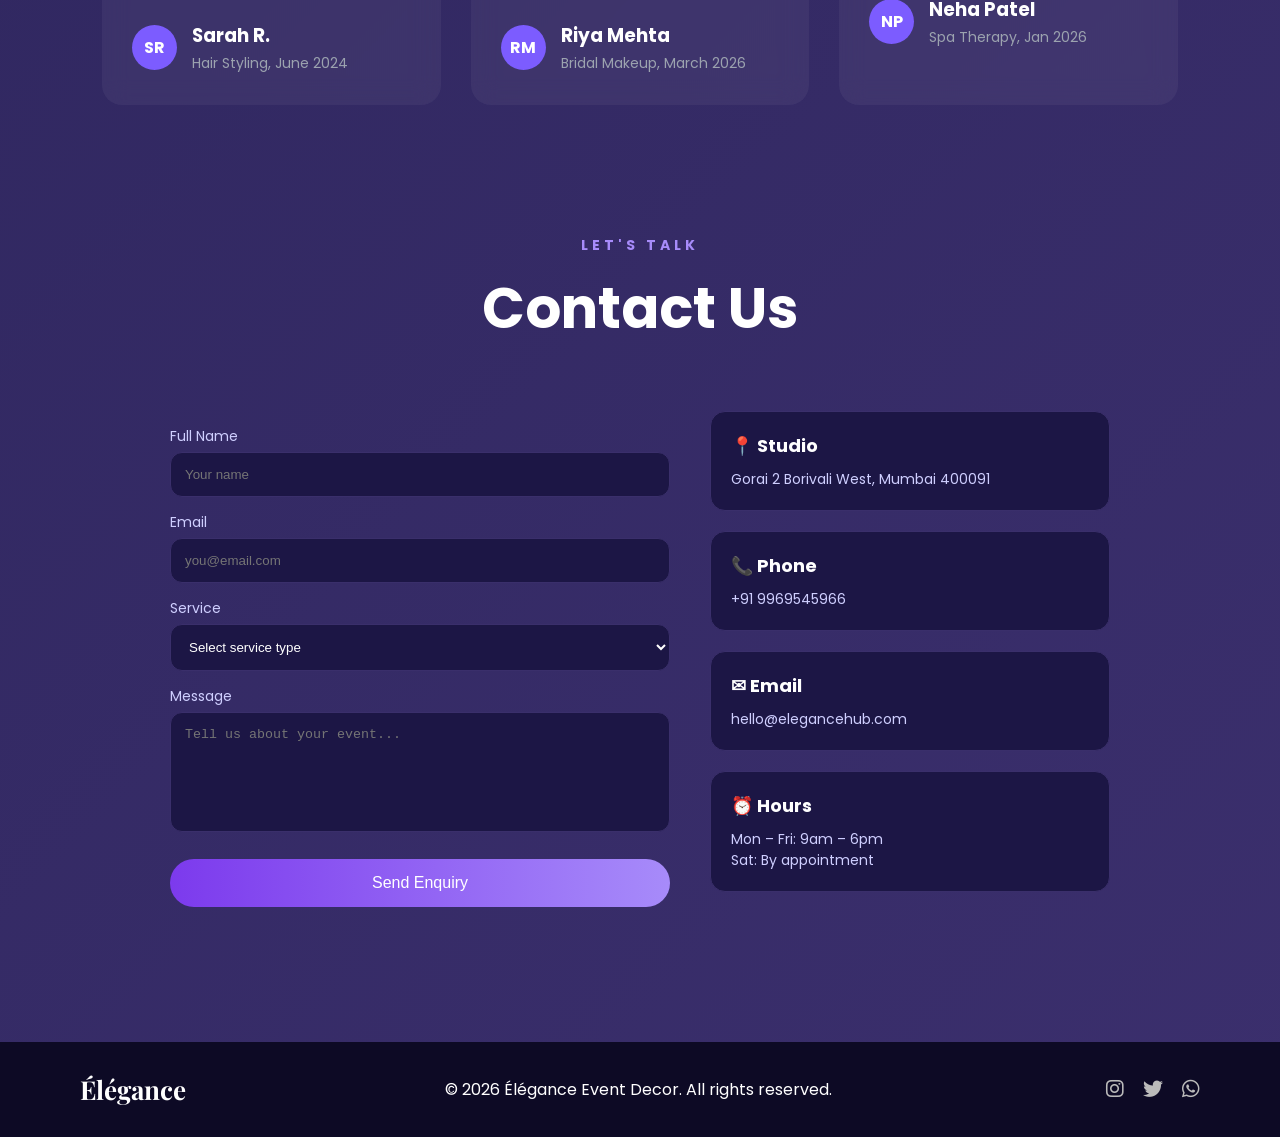
==== commit 1e25e3a1: "lastnavbar" ====
--- a/index.html
+++ b/index.html
@@ -19,56 +19,24 @@
 <!-- Navbar -->
 <header>
   <nav class="navbar">
-    <input type="checkbox" id="navToggle" class="nav-toggle-input" />
-
-    <label class="menu-toggle" for="navToggle" aria-label="Toggle navigation">
-      <span></span>
-      <span></span>
-      <span></span>
-    </label>
-
-    <a href="#home" class="logo">Élégance Hub</a>
-
-    <div class="desktop-nav">
-      <ul class="nav-links">
-        <li><a href="#home">Home</a></li>
-        <li><a href="#services">Services</a></li>
-        <li><a href="#gallery">Gallery</a></li>
-        <li><a href="#process">Process</a></li>
-        <li><a href="#testimonials">Testimonials</a></li>
-        <li><a href="#contact">Contact</a></li>
-      </ul>
-
-      <div class="buttons">
-        <a href="login.html" class="login-btn">Login</a>
-        <a href="register.html" class="register-btn">Register</a>
-      </div>
-    </div>
-
-    <div class="mobile-nav-panel">
-      <div class="mobile-nav-head">
-        <a href="#home" class="logo">Élégance Hub</a>
-        <label class="close-menu" for="navToggle" aria-label="Close navigation">
-          <i class="fa-solid fa-xmark"></i>
-        </label>
-      </div>
-
-      <ul class="nav-links mobile-links">
-        <li><a href="#home">Home</a></li>
-        <li><a href="#services">Services</a></li>
-        <li><a href="#gallery">Gallery</a></li>
-        <li><a href="#process">Process</a></li>
-        <li><a href="#testimonials">Testimonials</a></li>
-        <li><a href="#contact">Contact</a></li>
-      </ul>
-
-      <div class="buttons mobile-buttons">
-        <a href="login.html" class="login-btn">Login</a>
-        <a href="register.html" class="register-btn">Register</a>
-      </div>
-    </div>
-
-    <label class="mobile-overlay" for="navToggle"></label>
+    <div class="logo">Élégance Hub</div>
+
+    <ul class="nav-links">
+      <li><a href="#home">Home</a></li>
+      <li><a href="#services">Services</a></li>
+      <li><a href="#gallery">Gallery</a></li>
+      <li><a href="#process">Process</a></li>
+      <li><a href="#testimonials">Testimonials</a></li>
+      <li><a href="#contact">Contact</a></li>
+    
+    </ul>
+     <div class="buttons">
+
+      <a href="login.html" class="login-btn">Login</a>
+
+      <a href="register.html" class="register-btn">Register</a>
+
+    </div>
   </nav>
 </header>
 
--- a/index.css
+++ b/index.css
@@ -6,74 +6,49 @@
   transition: all 0.25s ease-in-out;
 }
 
-:root {
-  --bg-dark: #1e1b4b;
-  --bg-deep: #3b2f6d;
-  --accent: #7c3aed;
-  --accent-soft: #a78bfa;
-  --text: #fff;
-  --muted: #d8d0f2;
-}
-
 body {
   font-family: 'Poppins', sans-serif;
-  background: linear-gradient(135deg, var(--bg-dark), var(--bg-deep));
-  color: var(--text);
+  background: linear-gradient(135deg, #1e1b4b, #3b2f6d);
+  color: #fff;
   padding-top: 100px;
-  overflow-x: hidden;
 }
 
 .navbar {
   position: fixed;
   top: 0;
-  left: 50%;
-  transform: translateX(-50%);
-  width: min(100%, 1320px);
+  width: 100%;
   z-index: 1000;
+
   display: flex;
   justify-content: space-between;
   align-items: center;
-  gap: 20px;
-  padding: 20px 30px;
-  background: rgba(17, 15, 43, 0.9);
-  backdrop-filter: blur(16px);
-  border: 1px solid rgba(255,255,255,0.12);
-  border-radius: 0 0 24px 24px;
-  box-shadow: 0 12px 30px rgba(0, 0, 0, 0.25);
+  padding: 25px 80px;
+
+  background: rgba(30, 27, 75, 0.4);
+  backdrop-filter: blur(10px);
 }
 
 .logo {
   font-size: 26px;
   font-family: 'Playfair Display', serif;
-  font-weight: 700;
-  color: var(--text);
-  text-decoration: none;
-  white-space: nowrap;
-}
-
-.desktop-nav {
-  display: flex;
-  align-items: center;
-  gap: 20px;
-  margin-left: auto;
+  font-weight: bold;
 }
 
 .nav-links {
   display: flex;
   list-style: none;
-  gap: 24px;
+  gap: 30px;
 }
 
 .nav-links a {
   text-decoration: none;
-  color: var(--muted);
+  color: #bbb;
   position: relative;
-  font-size: 0.95rem;
 }
 
 .nav-links a:hover,
 .nav-links a.active {
-  color: var(--text);
+  color: #fff;
 }
 
 .nav-links a::after {
@@ -81,7 +56,7 @@
   position: absolute;
   width: 0%;
   height: 2px;
-  background: var(--accent-soft);
+  background: #a78bfa;
   left: 0;
   bottom: -5px;
   transition: 0.3s;
@@ -92,63 +67,45 @@
   width: 100%;
 }
 
-.buttons {
-  display: flex;
-  gap: 15px;
-  flex-wrap: wrap;
-}
-
-.login-btn,
-.register-btn {
-  text-decoration: none;
-  padding: 10px 22px;
-  border-radius: 25px;
-  transition: 0.3s;
-  white-space: nowrap;
-}
-
-.login-btn {
-  color: var(--text);
-  border: 2px solid var(--accent);
-}
-
-.login-btn:hover {
-  background: var(--accent);
-  color: var(--text);
-}
-
-.register-btn {
-  background: var(--accent);
-  color: var(--text);
-}
-
-.register-btn:hover {
-  background: rgba(30, 27, 75, 0.4);
-  border: 2px solid var(--accent);
-}
-
-.nav-toggle-input {
-  display: none;
-}
-
-.menu-toggle {
-  display: none;
-  flex-direction: column;
-  gap: 5px;
-  cursor: pointer;
-  padding: 4px;
-}
-
-.menu-toggle span {
-  width: 24px;
-  height: 2px;
-  border-radius: 999px;
-  background: var(--text);
-}
-
-.mobile-nav-panel,
-.mobile-overlay {
-  display: none;
+.buttons{
+
+    display:flex;
+    gap:15px;
+
+}
+
+.login-btn{
+
+    text-decoration:none;
+    color:white;
+    border:2px solid #7c3aed;
+    padding:10px 22px;
+    border-radius:25px;
+    transition:.3s;
+
+}
+
+.login-btn:hover{
+
+    background:#7c3aed;
+    color:white;
+
+}
+
+.register-btn{
+    text-decoration:none;
+    background:#7c3aed;
+    color:white;
+    padding:10px 22px;
+    border-radius:25px;
+    transition:.3s;
+
+}
+
+.register-btn:hover{
+    background:rgba(30, 27, 75, 0.4);
+    border:2px solid #7c3aed;
+
 }
 
 /* ================= HERO ================= */
@@ -412,103 +369,6 @@
   }
 }
 @media (max-width: 768px) {
-  body {
-    padding-top: 90px;
-  }
-
-  .navbar {
-    width: calc(100% - 24px);
-    padding: 16px 20px;
-  }
-
-  .desktop-nav {
-    display: none;
-  }
-
-  .menu-toggle {
-    display: inline-flex;
-    margin-left: auto;
-  }
-
-  .mobile-nav-panel {
-    display: flex;
-    position: fixed;
-    left: 0;
-    top: 0;
-    bottom: 0;
-    width: min(82vw, 320px);
-    flex-direction: column;
-    gap: 24px;
-    padding: 24px 20px;
-    background: rgba(10, 10, 30, 0.98);
-    backdrop-filter: blur(18px);
-    border-right: 1px solid rgba(255,255,255,0.12);
-    box-shadow: 12px 0 30px rgba(0, 0, 0, 0.28);
-    transform: translateX(-100%);
-    transition: transform 0.3s ease;
-    z-index: 1200;
-  }
-
-  .mobile-nav-head {
-    display: flex;
-    justify-content: space-between;
-    align-items: center;
-  }
-
-  .close-menu {
-    display: inline-flex;
-    align-items: center;
-    justify-content: center;
-    width: 40px;
-    height: 40px;
-    border-radius: 50%;
-    background: rgba(255,255,255,0.08);
-    color: #fff;
-    cursor: pointer;
-  }
-
-  .mobile-links {
-    flex-direction: column;
-    gap: 12px;
-    padding-top: 8px;
-  }
-
-  .mobile-links a {
-    font-size: 1rem;
-    color: #f5f3ff;
-  }
-
-  .mobile-buttons {
-    flex-direction: column;
-    width: 100%;
-    margin-top: auto;
-  }
-
-  .mobile-buttons a {
-    width: 100%;
-    text-align: center;
-  }
-
-  .mobile-overlay {
-    display: block;
-    position: fixed;
-    inset: 0;
-    background: rgba(2, 6, 23, 0.56);
-    opacity: 0;
-    pointer-events: none;
-    transition: opacity 0.3s ease;
-    z-index: 1100;
-  }
-
-  .nav-toggle-input:checked ~ .mobile-nav-panel {
-    transform: translateX(0);
-  }
-
-  .nav-toggle-input:checked ~ .mobile-overlay {
-    opacity: 1;
-    pointer-events: auto;
-  }
-
   .hero {
     flex-direction: column;
     text-align: center;
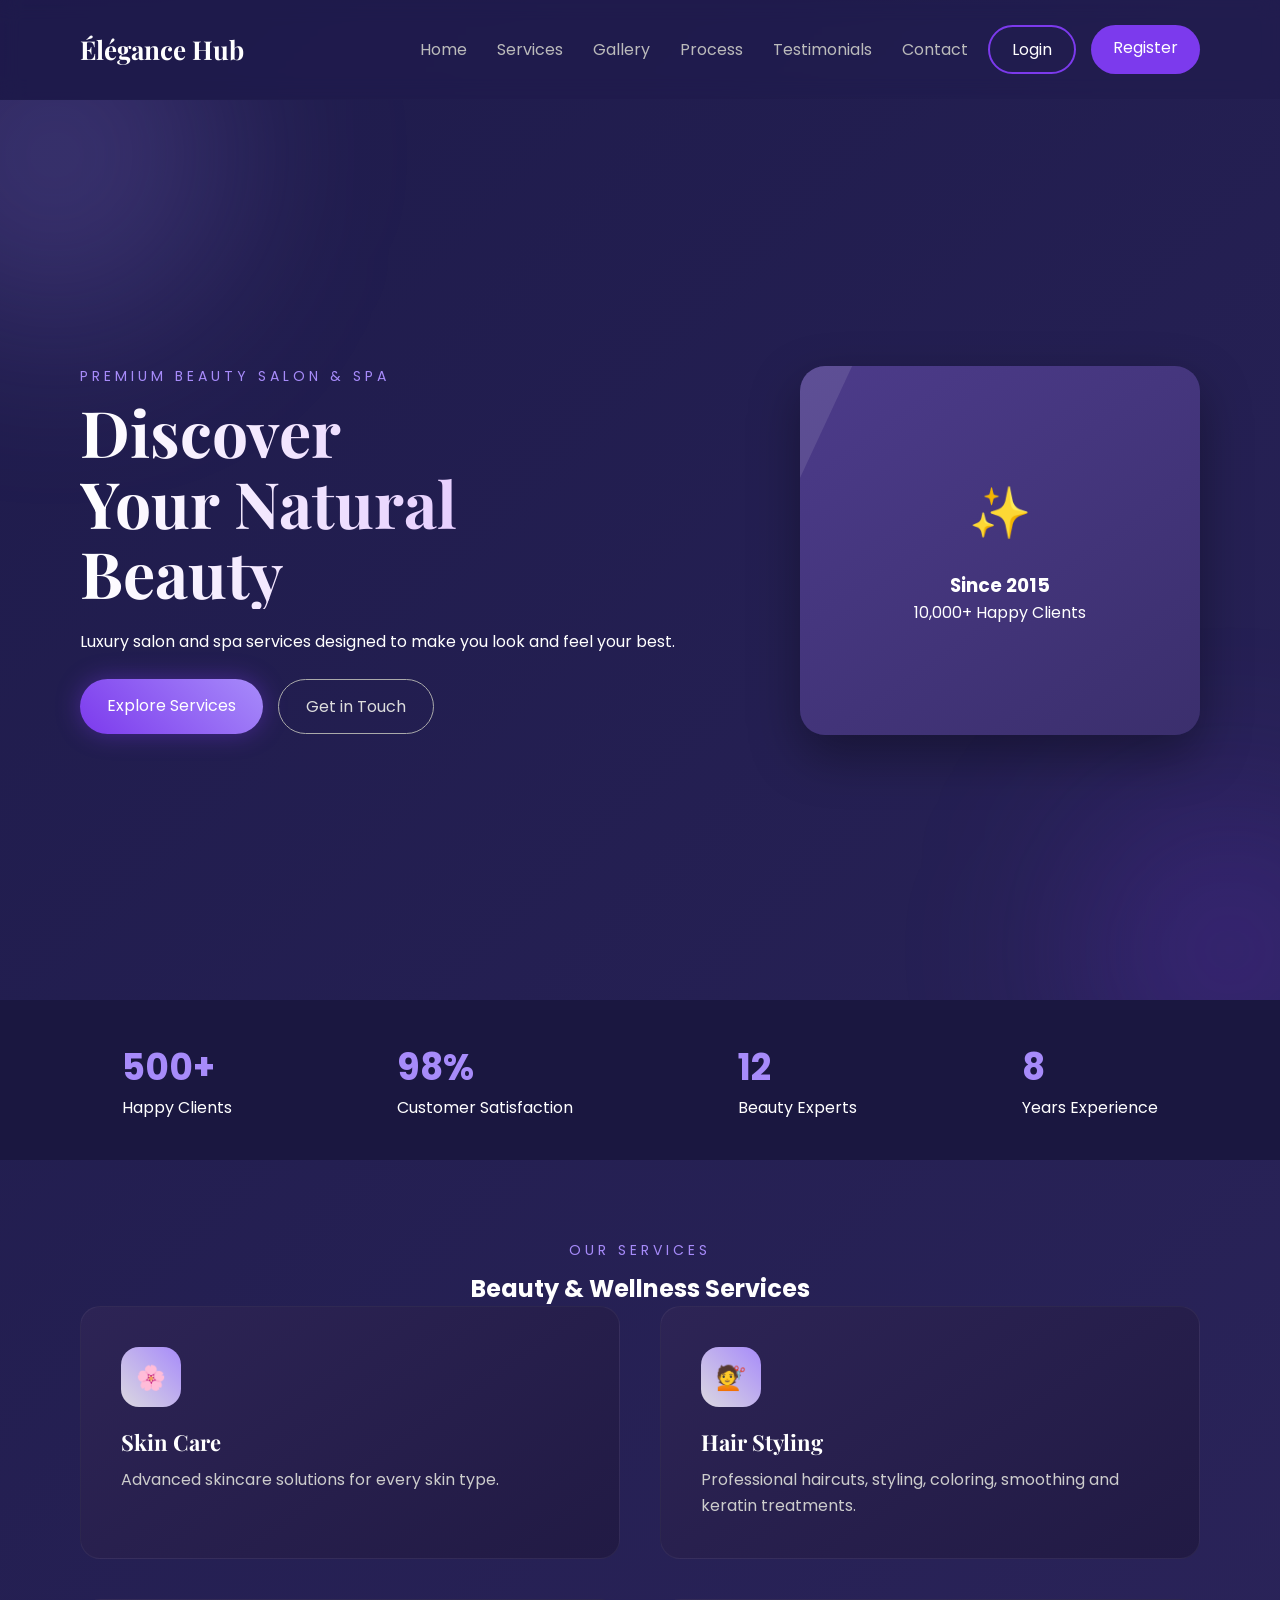
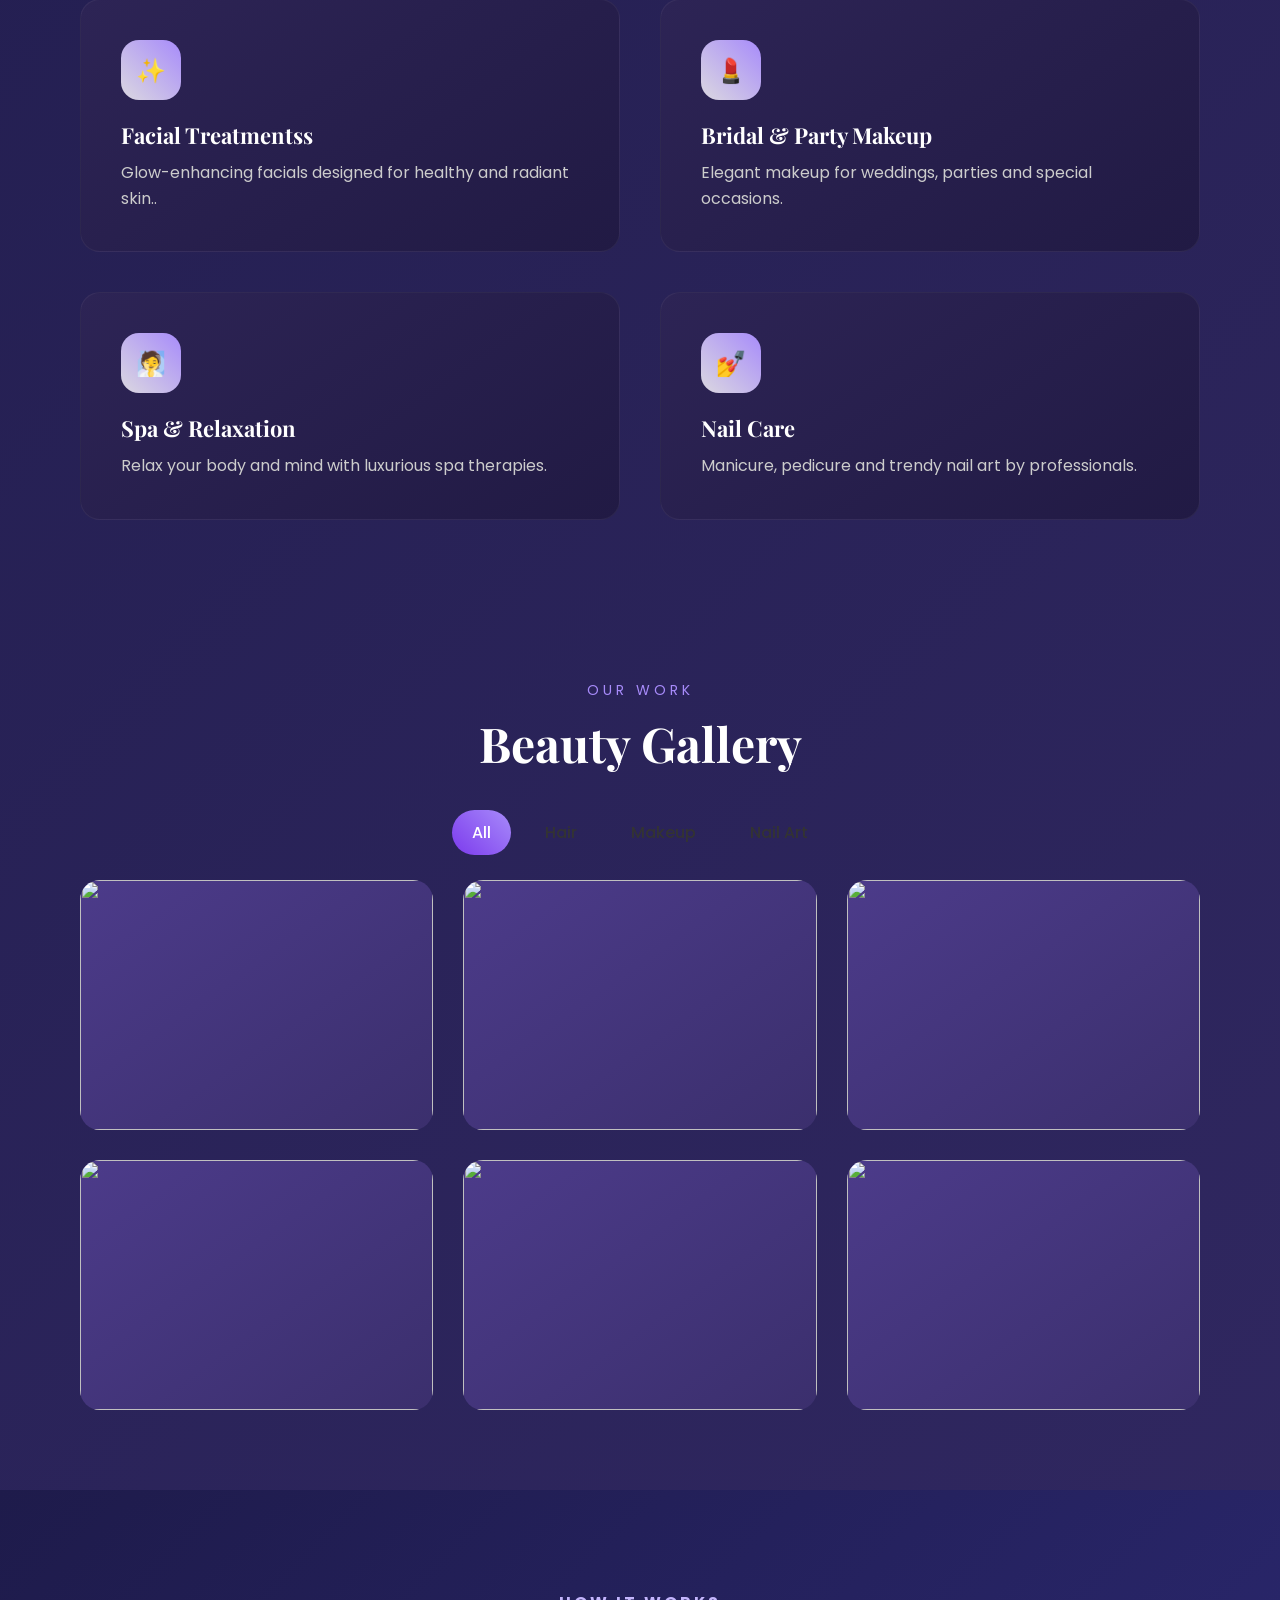
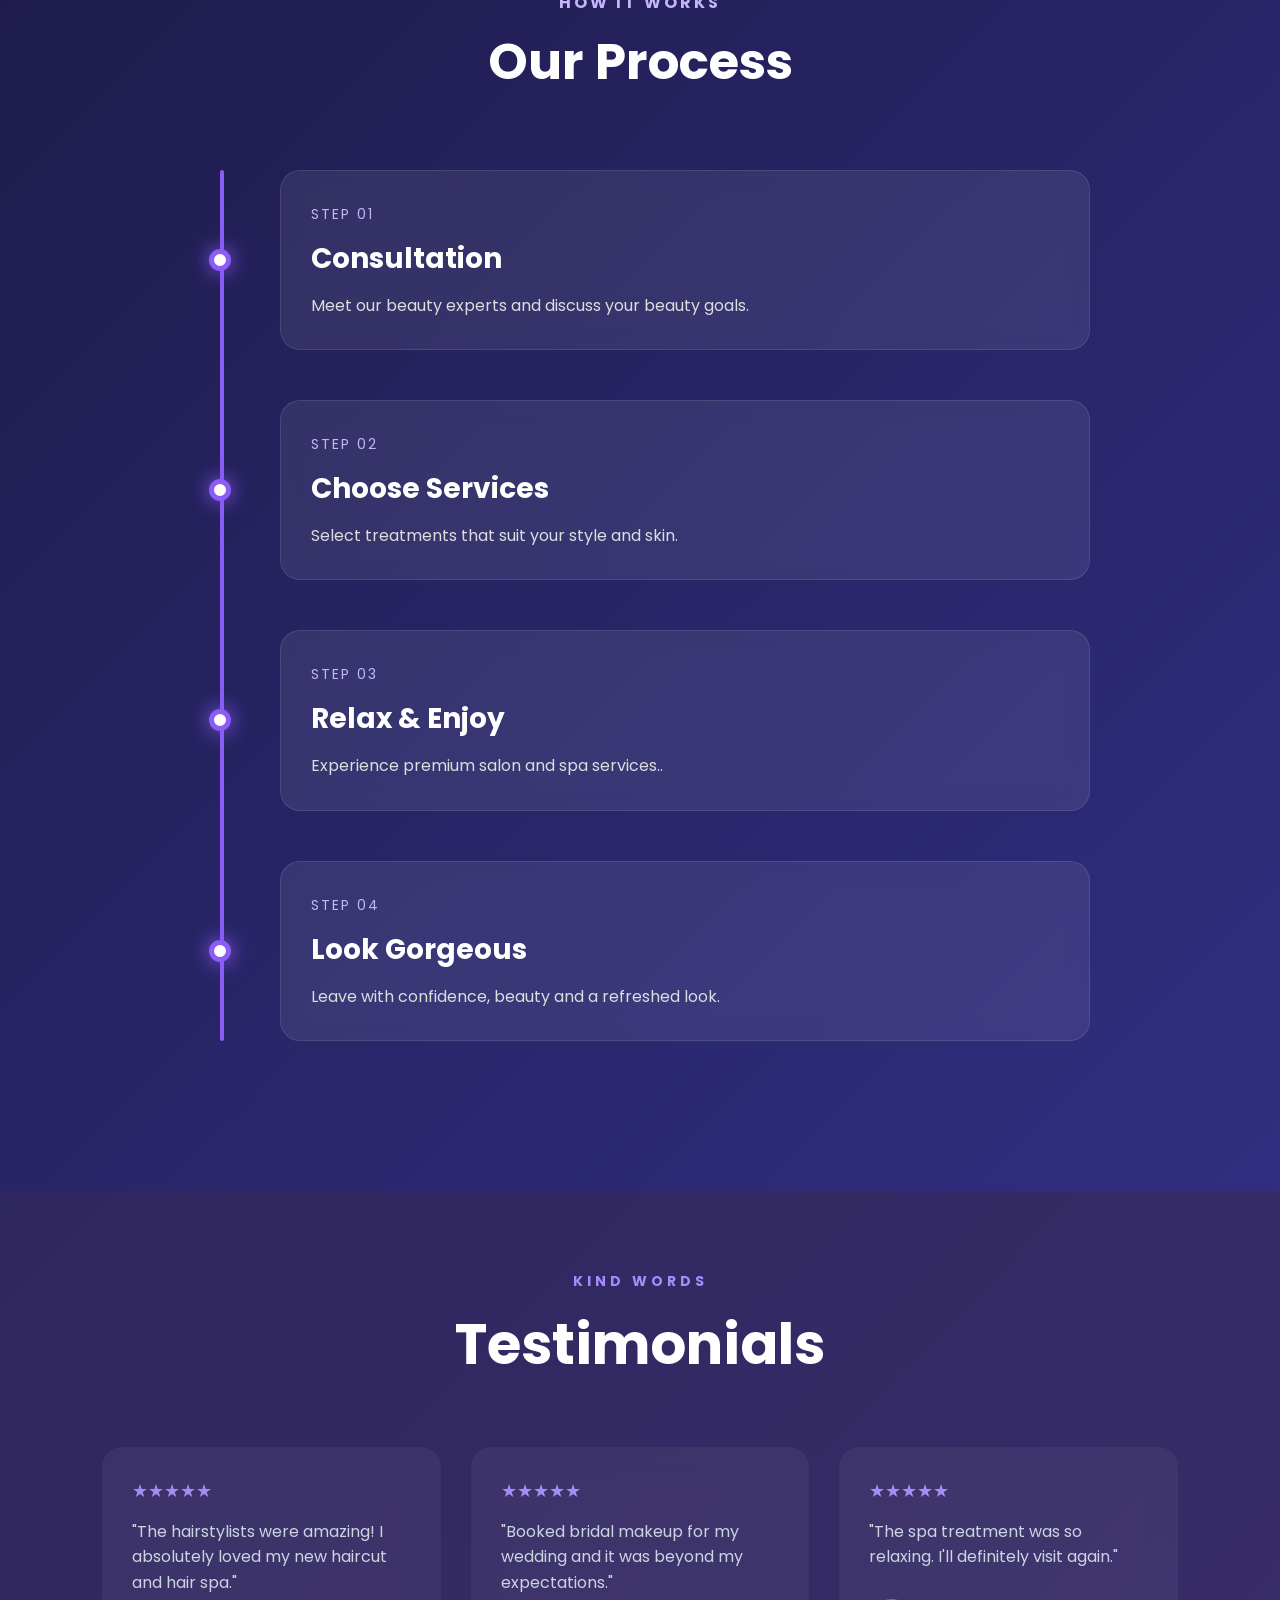
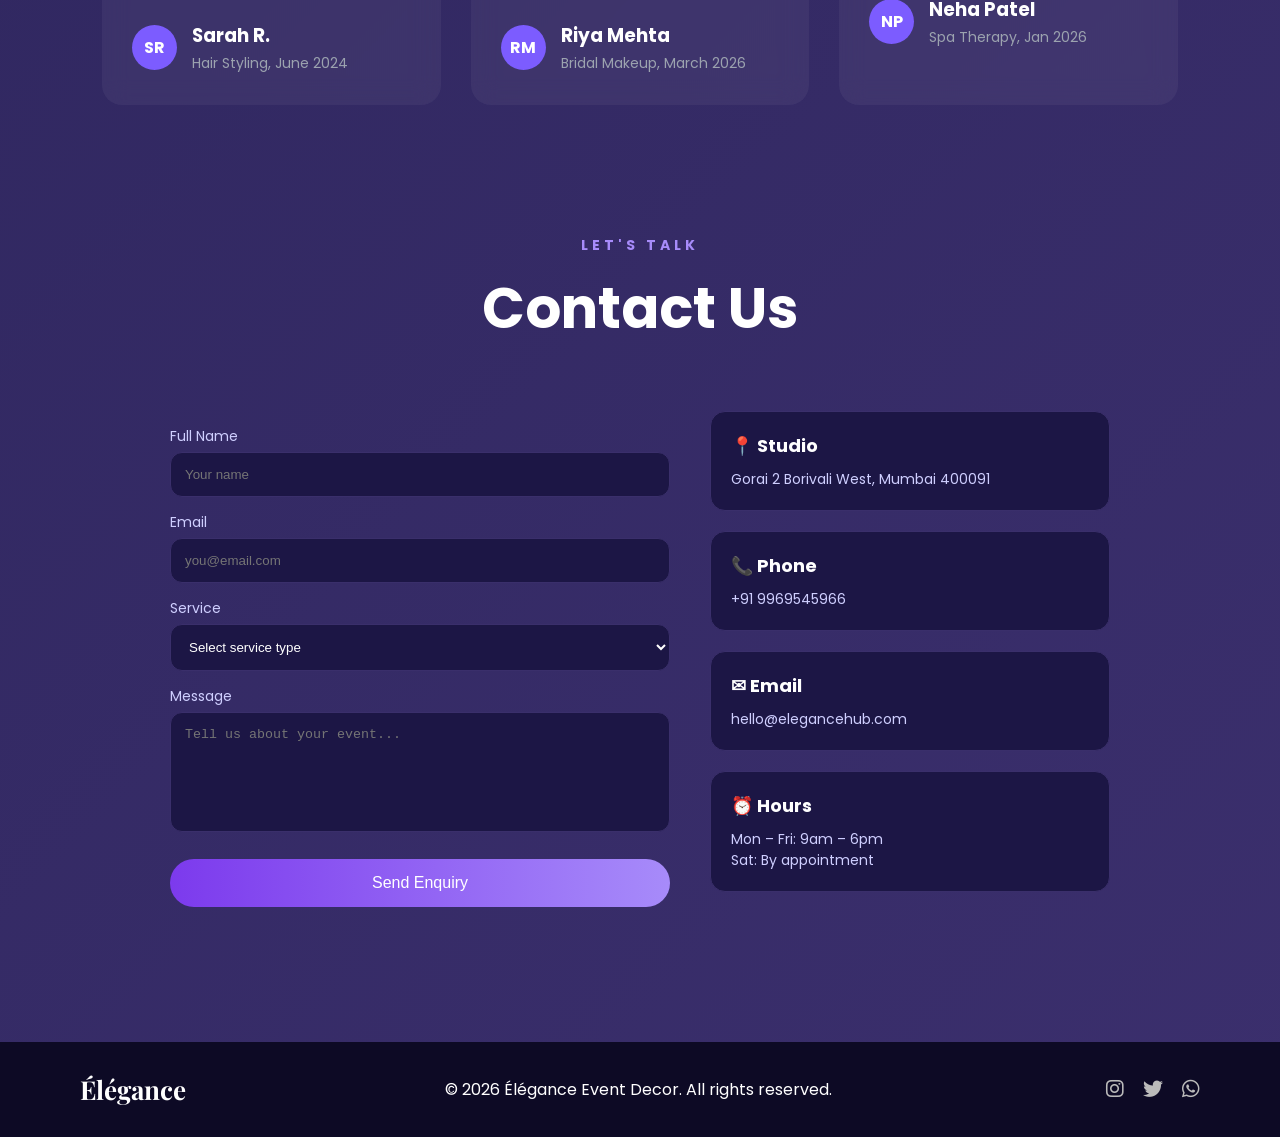
==== commit 742f91b4: "last commit" ====
--- a/index.html
+++ b/index.html
@@ -21,21 +21,28 @@
   <nav class="navbar">
     <div class="logo">Élégance Hub</div>
 
-    <ul class="nav-links">
-      <li><a href="#home">Home</a></li>
-      <li><a href="#services">Services</a></li>
-      <li><a href="#gallery">Gallery</a></li>
-      <li><a href="#process">Process</a></li>
-      <li><a href="#testimonials">Testimonials</a></li>
-      <li><a href="#contact">Contact</a></li>
-    
-    </ul>
-     <div class="buttons">
-
-      <a href="login.html" class="login-btn">Login</a>
-
-      <a href="register.html" class="register-btn">Register</a>
-
+    <button class="menu-toggle" aria-label="Open menu">
+      <i class="fas fa-bars"></i>
+    </button>
+
+    <div class="nav-panel" aria-hidden="true">
+      <button class="menu-close" aria-label="Close menu">
+        <i class="fas fa-times"></i>
+      </button>
+
+      <ul class="nav-links">
+        <li><a href="#home">Home</a></li>
+        <li><a href="#services">Services</a></li>
+        <li><a href="#gallery">Gallery</a></li>
+        <li><a href="#process">Process</a></li>
+        <li><a href="#testimonials">Testimonials</a></li>
+        <li><a href="#contact">Contact</a></li>
+      </ul>
+
+      <div class="buttons">
+        <a href="login.html" class="login-btn">Login</a>
+        <a href="register.html" class="register-btn">Register</a>
+      </div>
     </div>
   </nav>
 </header>
@@ -317,6 +324,29 @@
     </div>
   </footer>
 
-
+  <script>
+    const menuToggle = document.querySelector('.menu-toggle');
+    const menuClose = document.querySelector('.menu-close');
+    const navPanel = document.querySelector('.nav-panel');
+
+    function closeMenu() {
+      navPanel.classList.remove('open');
+      navPanel.setAttribute('aria-hidden', 'true');
+      document.body.classList.remove('no-scroll');
+    }
+
+    function openMenu() {
+      navPanel.classList.add('open');
+      navPanel.setAttribute('aria-hidden', 'false');
+      document.body.classList.add('no-scroll');
+    }
+
+    menuToggle.addEventListener('click', openMenu);
+    menuClose.addEventListener('click', closeMenu);
+
+    document.querySelectorAll('.nav-links a').forEach(link => {
+      link.addEventListener('click', closeMenu);
+    });
+  </script>
 </body>
 </html>
--- a/index.css
+++ b/index.css
@@ -32,6 +32,33 @@
   font-size: 26px;
   font-family: 'Playfair Display', serif;
   font-weight: bold;
+}
+
+.menu-toggle {
+  display: none;
+  background: transparent;
+  border: none;
+  color: #fff;
+  font-size: 26px;
+  cursor: pointer;
+}
+
+.nav-panel {
+  display: flex;
+  align-items: center;
+  gap: 20px;
+}
+
+.menu-close {
+  display: none;
+  position: absolute;
+  top: 24px;
+  right: 24px;
+  background: transparent;
+  border: none;
+  color: #fff;
+  font-size: 26px;
+  cursor: pointer;
 }
 
 .nav-links {
@@ -960,30 +987,286 @@
 }
 
 /* ================= RESPONSIVE ================= */
-@media(max-width: 900px) {
-
+@media (max-width: 1024px) {
   .hero {
     flex-direction: column;
     text-align: center;
+    padding: 60px 40px;
+  }
+
+  .hero h1 {
+    font-size: 48px;
+  }
+
+  .hero-card {
+    width: 100%;
+    max-width: 380px;
+    margin: 0 auto;
+  }
+
+  .services-grid {
+    grid-template-columns: repeat(2, minmax(0, 1fr));
+  }
+
+  .gallery-grid {
+    grid-template-columns: repeat(2, minmax(0, 1fr));
+  }
+
+  .testimonial-cards {
+    grid-template-columns: repeat(2, minmax(0, 1fr));
+  }
+
+  .contact-container {
+    flex-direction: column;
+    align-items: center;
+  }
+
+  .form-box,
+  .info-box {
+    width: 100%;
+  }
+
+  .navbar {
+    flex-wrap: wrap;
+    padding: 25px 40px;
+  }
+
+  .nav-links {
+    justify-content: center;
+    flex-wrap: wrap;
+    gap: 18px;
+  }
+}
+
+@media (max-width: 768px) {
+  .menu-toggle {
+    display: block;
+  }
+
+  .nav-panel {
+    position: fixed;
+    top: 0;
+    right: -100%;
+    width: min(320px, 90vw);
+    height: 100vh;
+    background: rgba(15, 12, 45, 0.96);
+    backdrop-filter: blur(16px);
+    flex-direction: column;
+    align-items: flex-start;
+    justify-content: flex-start;
+    padding: 90px 24px 24px;
+    gap: 30px;
+    z-index: 1200;
+    transition: right 0.28s ease;
+  }
+
+  .nav-panel.open {
+    right: 0;
+  }
+
+  .menu-close {
+    display: block;
+  }
+
+  .nav-links {
+    flex-direction: column;
+    align-items: flex-start;
+    gap: 20px;
+    width: 100%;
+  }
+
+  .nav-links a {
+    color: #fff;
+    font-size: 18px;
+  }
+
+  .buttons {
+    flex-direction: column;
+    width: 100%;
+  }
+
+  .buttons a {
+    width: 100%;
+    text-align: center;
+  }
+
+  .navbar {
+    justify-content: space-between;
+  }
+
+  .navbar .nav-panel {
+    display: flex;
+  }
+
+  .navbar .nav-links,
+  .navbar .buttons {
+    margin: 0;
+  }
+
+  .navbar .buttons {
+    gap: 12px;
+  }
+
+  .menu-close {
+    position: absolute;
+    top: 24px;
+    right: 20px;
+  }
+
+  .no-scroll {
+    overflow: hidden;
+  }
+
+  .hero {
+    padding: 45px 24px;
+    gap: 32px;
+  }
+  body {
+    padding-top: 80px;
+  }
+
+  .navbar {
+    flex-direction: column;
+    align-items: center;
+    gap: 12px;
+    padding: 18px 24px;
+  }
+
+  .hero {
+    padding: 45px 24px;
+    gap: 32px;
+  }
+
+  .hero h1 {
+    font-size: 38px;
+  }
+
+  .hero-left,
+  .hero-right {
+    width: 100%;
+  }
+
+  .buttons {
+    justify-content: center;
+    flex-wrap: wrap;
+    gap: 12px;
+  }
+
+  .hero-card {
+    padding: 55px 30px;
+  }
+
+  .stats {
+    flex-wrap: wrap;
+    gap: 24px;
+    padding: 30px 20px;
   }
 
   .services-grid,
   .gallery-grid,
-  .cards {
+  .testimonial-cards {
     grid-template-columns: 1fr;
   }
 
-    .contact-container {
+  .gallery-card {
+    height: 220px;
+  }
+
+  .process {
+    padding: 70px 18px;
+  }
+
+  .title {
+    font-size: 34px;
+  }
+
+  .timeline::before {
+    left: 18px;
+  }
+
+  .left {
+    width: 40px;
+  }
+
+  .process-card {
+    margin-left: 20px;
+    padding: 22px;
+  }
+
+  .contact {
+    padding: 40px 24px;
+  }
+
+  .contact h1,
+  .testimonials h1,
+  .gallery h1 {
+    font-size: 40px;
+  }
+
+  .contact-container {
+    gap: 24px;
+  }
+
+  .footer-content {
     flex-direction: column;
-    align-items: center;
-  }
-
-  .form-box, .info-box {
-    width: 100%;
+    gap: 18px;
+    text-align: center;
+  }
+}
+
+@media (max-width: 540px) {
+  body {
+    padding-top: 70px;
   }
 
   .navbar {
+    padding: 16px 18px;
+  }
+
+  .nav-links {
     flex-direction: column;
-    gap: 10px;
-  }
-}+    gap: 12px;
+  }
+
+  .logo {
+    font-size: 22px;
+  }
+
+  .hero {
+    padding: 30px 16px;
+  }
+
+  .hero h1 {
+    font-size: 32px;
+  }
+
+  .hero-card {
+    padding: 45px 24px;
+  }
+
+  .stats {
+    gap: 18px;
+    padding: 24px 16px;
+  }
+
+  .service-card,
+  .process-card,
+  .testimonial-card,
+  .card {
+    padding: 24px;
+  }
+
+  .gallery-card {
+    height: 200px;
+  }
+
+  .contact h1,
+  .testimonials h1,
+  .gallery h1 {
+    font-size: 32px;
+  }
+
+  .contact-container {
+    padding: 0;
+  }
+}
